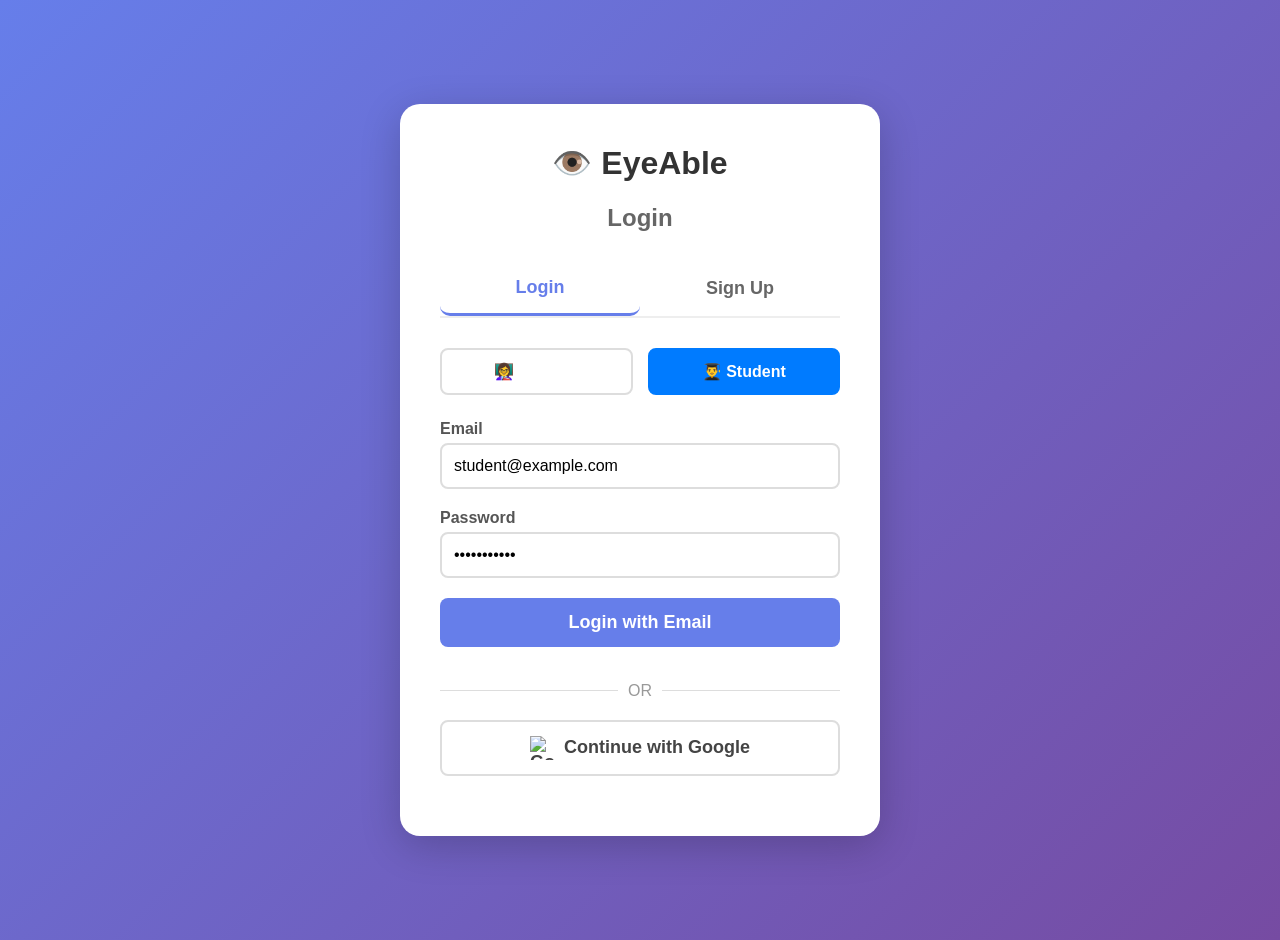
==== login.html @ 46be8ec8 "commit1" ====
<!DOCTYPE html>
<html>
<head>
  <title>EyeAble - Authentication</title>
  <link rel="stylesheet" href="style.css">
  <style>
    body {
      font-family: Arial, sans-serif;
      display: flex;
      justify-content: center;
      align-items: center;
      min-height: 100vh;
      margin: 0;
      background: linear-gradient(135deg, #667eea 0%, #764ba2 100%);
      padding: 20px;
    }
    
    .auth-container {
      background: white;
      padding: 40px;
      border-radius: 20px;
      box-shadow: 0 10px 40px rgba(0,0,0,0.2);
      width: 400px;
      max-width: 100%;
      text-align: center;
    }
    
    .auth-container h1 {
      margin-top: 0;
      color: #333;
      font-size: 32px;
    }
    
    .auth-container h2 {
      color: #666;
      font-size: 24px;
      margin-bottom: 30px;
    }
    
    .tab-container {
      display: flex;
      margin-bottom: 30px;
      border-bottom: 2px solid #eee;
    }
    
    .tab {
      flex: 1;
      padding: 15px;
      font-size: 18px;
      font-weight: bold;
      background: none;
      border: none;
      cursor: pointer;
      color: #666;
      transition: all 0.3s;
    }
    
    .tab.active {
      color: #667eea;
      border-bottom: 3px solid #667eea;
    }
    
    .tab.teacher-tab.active {
      color: #28a745;
      border-bottom-color: #28a745;
    }
    
    .tab.student-tab.active {
      color: #007bff;
      border-bottom-color: #007bff;
    }
    
    .auth-form {
      display: none;
    }
    
    .auth-form.active {
      display: block;
    }
    
    .input-group {
      margin-bottom: 20px;
      text-align: left;
    }
    
    .input-group label {
      display: block;
      margin-bottom: 5px;
      color: #555;
      font-weight: bold;
    }
    
    .input-group input {
      width: 100%;
      padding: 12px;
      border: 2px solid #ddd;
      border-radius: 8px;
      font-size: 16px;
      box-sizing: border-box;
      transition: border-color 0.3s;
    }
    
    .input-group input:focus {
      outline: none;
      border-color: #667eea;
    }
    
    .auth-btn {
      width: 100%;
      padding: 14px;
      background: #667eea;
      color: white;
      border: none;
      border-radius: 8px;
      font-size: 18px;
      font-weight: bold;
      cursor: pointer;
      transition: background 0.3s;
      margin-bottom: 15px;
    }
    
    .auth-btn:hover {
      background: #5a67d8;
    }
    
    .google-btn {
      width: 100%;
      padding: 14px;
      background: white;
      color: #444;
      border: 2px solid #ddd;
      border-radius: 8px;
      font-size: 18px;
      font-weight: bold;
      cursor: pointer;
      transition: all 0.3s;
      display: flex;
      align-items: center;
      justify-content: center;
      gap: 10px;
      margin-bottom: 20px;
    }
    
    .google-btn:hover {
      background: #f8f9fa;
      border-color: #4285f4;
    }
    
    .google-btn img {
      width: 24px;
      height: 24px;
    }
    
    .role-selector {
      display: flex;
      gap: 15px;
      margin-bottom: 25px;
    }
    
    .role-btn {
      flex: 1;
      padding: 12px;
      border: 2px solid #ddd;
      background: white;
      border-radius: 8px;
      font-size: 16px;
      font-weight: bold;
      cursor: pointer;
      transition: all 0.3s;
    }
    
    .role-btn.teacher.active {
      background: #28a745;
      color: white;
      border-color: #28a745;
    }
    
    .role-btn.student.active {
      background: #007bff;
      color: white;
      border-color: #007bff;
    }
    
    .error-message {
      color: #dc3545;
      margin: 15px 0;
      font-size: 14px;
      display: none;
      padding: 10px;
      background: #f8d7da;
      border-radius: 5px;
    }
    
    .success-message {
      color: #28a745;
      margin: 15px 0;
      font-size: 14px;
      display: none;
      padding: 10px;
      background: #d4edda;
      border-radius: 5px;
    }
    
    .switch-form {
      margin-top: 20px;
      color: #666;
    }
    
    .switch-form a {
      color: #667eea;
      text-decoration: none;
      font-weight: bold;
      cursor: pointer;
    }
    
    .switch-form a:hover {
      text-decoration: underline;
    }
    
    .divider {
      display: flex;
      align-items: center;
      text-align: center;
      color: #999;
      margin: 20px 0;
    }
    
    .divider::before,
    .divider::after {
      content: '';
      flex: 1;
      border-bottom: 1px solid #ddd;
    }
    
    .divider span {
      padding: 0 10px;
    }
  </style>
</head>
<body>
  <div class="auth-container">
    <h1>👁️ EyeAble</h1>
    <h2 id="formTitle">Login</h2>
    
    <div class="tab-container">
      <button class="tab login-tab active" onclick="switchTab('login')">Login</button>
      <button class="tab signup-tab" onclick="switchTab('signup')">Sign Up</button>
    </div>
    
    <!-- Login Form -->
    <div id="loginForm" class="auth-form active">
      <div class="role-selector">
        <button class="role-btn teacher" onclick="setRole('teacher', 'login')">👩‍🏫 Teacher</button>
        <button class="role-btn student active" onclick="setRole('student', 'login')">👨‍🎓 Student</button>
      </div>
      
      <div class="input-group">
        <label>Email</label>
        <input type="email" id="loginEmail" placeholder="Enter your email" value="student@example.com">
      </div>
      
      <div class="input-group">
        <label>Password</label>
        <input type="password" id="loginPassword" placeholder="Enter your password" value="password123">
      </div>
      
      <button class="auth-btn" onclick="loginWithEmail()">Login with Email</button>
      
      <div class="divider">
        <span>OR</span>
      </div>
      
      <button class="google-btn" onclick="loginWithGoogle()">
        <img src="https://www.google.com/favicon.ico" alt="Google">
        Continue with Google
      </button>
      
      <div class="error-message" id="loginError"></div>
    </div>
    
    <!-- Signup Form -->
    <div id="signupForm" class="auth-form">
      <div class="role-selector">
        <button class="role-btn teacher" onclick="setRole('teacher', 'signup')">👩‍🏫 Teacher</button>
        <button class="role-btn student active" onclick="setRole('student', 'signup')">👨‍🎓 Student</button>
      </div>
      
      <div class="input-group">
        <label>Full Name</label>
        <input type="text" id="signupName" placeholder="Enter your full name">
      </div>
      
      <div class="input-group">
        <label>Email</label>
        <input type="email" id="signupEmail" placeholder="Enter your email">
      </div>
      
      <div class="input-group">
        <label>Password</label>
        <input type="password" id="signupPassword" placeholder="Choose a password (min. 6 characters)">
      </div>
      
      <div class="input-group">
        <label>Confirm Password</label>
        <input type="password" id="signupConfirmPassword" placeholder="Confirm your password">
      </div>
      
      <button class="auth-btn" onclick="signupWithEmail()">Create Account</button>
      
      <div class="divider">
        <span>OR</span>
      </div>
      
      <button class="google-btn" onclick="loginWithGoogle()">
        <img src="https://www.google.com/favicon.ico" alt="Google">
        Sign up with Google
      </button>
      
      <div class="success-message" id="signupSuccess"></div>
      <div class="error-message" id="signupError"></div>
    </div>
  </div>

  <script src="https://www.gstatic.com/firebasejs/8.10.0/firebase-app.js"></script>
  <script src="https://www.gstatic.com/firebasejs/8.10.0/firebase-auth.js"></script>
  <script src="https://www.gstatic.com/firebasejs/8.10.0/firebase-database.js"></script>

  <script>
    // Firebase Configuration
    const firebaseConfig = {
      apiKey: "AIzaSyAvOGMmLgbeZwpVpOAWeH5ilU077uOmz2s",
      authDomain: "eyeable-2026.firebaseapp.com",
      databaseURL: "https://eyeable-2026-default-rtdb.firebaseio.com",
      projectId: "eyeable-2026",
      storageBucket: "eyeable-2026.firebasestorage.app",
      messagingSenderId: "29944050006",
      appId: "1:29944050006:web:33515697c3aac35432e6f7",
      measurementId: "G-YMPV5EPEDV"
    };

    // Initialize Firebase
    firebase.initializeApp(firebaseConfig);
    const auth = firebase.auth();
    const database = firebase.database();

    // State variables
    let selectedRole = 'student';
    let currentForm = 'login';

    // Sign out any existing user on page load to force account selection
    auth.signOut();

    // Tab switching
    function switchTab(tab) {
      currentForm = tab;
      
      // Update tab styles
      document.querySelectorAll('.tab').forEach(t => t.classList.remove('active'));
      if (tab === 'login') {
        document.querySelector('.login-tab').classList.add('active');
        document.getElementById('loginForm').classList.add('active');
        document.getElementById('signupForm').classList.remove('active');
        document.getElementById('formTitle').textContent = 'Login';
      } else {
        document.querySelector('.signup-tab').classList.add('active');
        document.getElementById('signupForm').classList.add('active');
        document.getElementById('loginForm').classList.remove('active');
        document.getElementById('formTitle').textContent = 'Sign Up';
      }
      
      // Reset role to student for both forms
      setRole('student', tab);
    }

    // Role selection
    function setRole(role, form) {
      selectedRole = role;
      
      // Update button styles for the active form
      const formSelector = form === 'login' ? '#loginForm' : '#signupForm';
      document.querySelectorAll(`${formSelector} .role-btn`).forEach(btn => {
        btn.classList.remove('active');
      });
      
      if (role === 'teacher') {
        document.querySelector(`${formSelector} .role-btn.teacher`).classList.add('active');
      } else {
        document.querySelector(`${formSelector} .role-btn.student`).classList.add('active');
      }
    }

    // Email/Password Signup
    async function signupWithEmail() {
      const name = document.getElementById('signupName').value;
      const email = document.getElementById('signupEmail').value;
      const password = document.getElementById('signupPassword').value;
      const confirmPassword = document.getElementById('signupConfirmPassword').value;
      
      // Clear previous messages
      document.getElementById('signupError').style.display = 'none';
      document.getElementById('signupSuccess').style.display = 'none';
      
      // Validation
      if (!name || !email || !password || !confirmPassword) {
        showError('signupError', 'Please fill in all fields');
        return;
      }
      
      if (password.length < 6) {
        showError('signupError', 'Password must be at least 6 characters');
        return;
      }
      
      if (password !== confirmPassword) {
        showError('signupError', 'Passwords do not match');
        return;
      }
      
      try {
        // Create user with email and password
        const userCredential = await auth.createUserWithEmailAndPassword(email, password);
        const user = userCredential.user;
        
        // Update profile with display name
        await user.updateProfile({
          displayName: name
        });
        
        // Save user data to database
        await database.ref('users/' + user.uid).set({
          name: name,
          email: email,
          role: selectedRole,
          createdAt: new Date().toISOString()
        });
        
        // Show success message
        showSuccess('signupSuccess', 'Account created successfully! Redirecting...');
        
        // Redirect after short delay
        setTimeout(() => {
          redirectToDashboard(selectedRole);
        }, 1500);
        
      } catch (error) {
        console.error('Signup error:', error);
        let errorMessage = 'Signup failed. ';
        switch (error.code) {
          case 'auth/email-already-in-use':
            errorMessage += 'Email is already registered.';
            break;
          case 'auth/invalid-email':
            errorMessage += 'Invalid email address.';
            break;
          case 'auth/weak-password':
            errorMessage += 'Password is too weak.';
            break;
          default:
            errorMessage += error.message;
        }
        showError('signupError', errorMessage);
      }
    }

    // Email/Password Login
    async function loginWithEmail() {
      const email = document.getElementById('loginEmail').value;
      const password = document.getElementById('loginPassword').value;
      
      document.getElementById('loginError').style.display = 'none';
      
      if (!email || !password) {
        showError('loginError', 'Please enter email and password');
        return;
      }
      
      try {
        const userCredential = await auth.signInWithEmailAndPassword(email, password);
        const user = userCredential.user;
        
        // Get user role from database
        const snapshot = await database.ref('users/' + user.uid).once('value');
        const userData = snapshot.val();
        
        if (userData && userData.role) {
          redirectToDashboard(userData.role);
        } else {
          // If no role found, assign the selected role
          await database.ref('users/' + user.uid).update({
            role: selectedRole
          });
          redirectToDashboard(selectedRole);
        }
        
      } catch (error) {
        console.error('Login error:', error);
        let errorMessage = 'Login failed. ';
        switch (error.code) {
          case 'auth/user-not-found':
            errorMessage += 'User not found.';
            break;
          case 'auth/wrong-password':
            errorMessage += 'Incorrect password.';
            break;
          case 'auth/invalid-email':
            errorMessage += 'Invalid email address.';
            break;
          case 'auth/user-disabled':
            errorMessage += 'This account has been disabled.';
            break;
          default:
            errorMessage += error.message;
        }
        showError('loginError', errorMessage);
      }
    }

    // Google Sign-In - FIXED VERSION
    async function loginWithGoogle() {
      const provider = new firebase.auth.GoogleAuthProvider();
      
      // Force account selection every time
      provider.setCustomParameters({
        prompt: 'select_account',
        authuser: '-1'
      });
      
      try {
        const result = await auth.signInWithPopup(provider);
        const user = result.user;
        
        // Check if user exists in database
        const snapshot = await database.ref('users/' + user.uid).once('value');
        
        if (!snapshot.exists()) {
          // New user - save to database with selected role
          await database.ref('users/' + user.uid).set({
            name: user.displayName,
            email: user.email,
            role: selectedRole,
            createdAt: new Date().toISOString()
          });
          redirectToDashboard(selectedRole);
        } else {
          // Existing user - get role from database
          const userData = snapshot.val();
          redirectToDashboard(userData.role);
        }
        
      } catch (error) {
        console.error('Google login error:', error);
        const errorElement = currentForm === 'login' ? 'loginError' : 'signupError';
        showError(errorElement, 'Google sign-in failed: ' + error.message);
      }
    }

    function redirectToDashboard(role) {
      // Store minimal info in localStorage for UI
      localStorage.setItem('isLoggedIn', 'true');
      localStorage.setItem('username', auth.currentUser.displayName || auth.currentUser.email);
      localStorage.setItem('role', role);
      
      // Redirect based on role
      if (role === 'teacher') {
        window.location.href = 'teacher.html';
      } else {
        window.location.href = 'index.html';
      }
    }

    // Helper functions
    function showError(elementId, message) {
      const element = document.getElementById(elementId);
      element.textContent = message;
      element.style.display = 'block';
    }

    function showSuccess(elementId, message) {
      const element = document.getElementById(elementId);
      element.textContent = message;
      element.style.display = 'block';
    }

    // Initialize with student role
    setRole('student', 'login');
  </script>
</body>
</html>
---- style.css ----
body {
  font-family: Arial, sans-serif;
  text-align: center;
  background: #eef6fb;
  margin: 0;
  padding: 20px;
}

h1 {
  margin-top: 20px;
}

#keyboard {
  display: grid;
  grid-template-columns: repeat(7, 1fr);
  gap: 12px;
  justify-content: center;
  margin: 30px auto;
  width: 90%;
  max-width: 1000px;
}

.key {
  padding: 20px;
  font-size: 22px;
  font-weight: bold;
  border-radius: 12px;
  border: 2px solid #444;
  background: #ffffff;
  color: #000000;
  cursor: pointer;
  box-shadow: 0 3px 6px rgba(0,0,0,0.2);
  transition: 0.2s ease;
}

.key.active {
  background-color: #90ee90 !important;
}

.key:hover {
  background-color: #e0e0e0;
}

textarea {
  width: 70%;
  font-size: 20px;
  padding: 12px;
  margin-top: 15px;
  border-radius: 10px;
  border: 2px solid #ccc;
  resize: none;
}

button {
  padding: 12px 20px;
  font-size: 16px;
  border-radius: 10px;
  border: none;
  background-color: green;
  color: white;
  cursor: pointer;
  transition: background-color 0.3s;
}

button:hover {
  background-color: darkgreen;
}

/* WebGazer container styles */
#webgazerVideoContainer {
  position: fixed !important;
  top: 20px !important;
  left: 20px !important;
  width: 220px !important;
  height: 165px !important;
  z-index: 9999 !important;
  overflow: hidden !important;
  border: 2px solid #444 !important;
  border-radius: 10px !important;
  background-color: #000 !important;
  box-shadow: 0 4px 8px rgba(0,0,0,0.2) !important;
}

#webgazerVideoContainer video {
  width: 100% !important;
  height: 100% !important;
  object-fit: cover !important;
  position: absolute !important;
  top: 50% !important;
  left: 50% !important;
  transform: translate(-50%, -50%) scaleX(1) !important;
}

#webgazerVideoContainer canvas {
  width: 100% !important;
  height: 100% !important;
  position: absolute !important;
  top: 50% !important;
  left: 50% !important;
  transform: translate(-50%, -50%) scaleX(1) !important;
  object-fit: cover !important;
  pointer-events: none !important;
}

#webgazerFaceOverlay,
#webgazerFaceFeedbackBox,
#webgazerPredictionPointsCanvas {
  width: 100% !important;
  height: 100% !important;
  position: absolute !important;
  top: 50% !important;
  left: 50% !important;
  transform: translate(-50%, -50%) scaleX(1) !important;
}

/* Loading indicator */
.loading {
  position: fixed;
  top: 50%;
  left: 50%;
  transform: translate(-50%, -50%);
  background: white;
  padding: 20px 40px;
  border-radius: 10px;
  box-shadow: 0 2px 20px rgba(0,0,0,0.2);
  z-index: 10000;
  font-size: 18px;
  border: 2px solid #007bff;
}

/* User info and logout */
.user-info {
  position: absolute;
  top: 20px;
  left: 20px;
  font-weight: bold;
  color: #333;
  background: white;
  padding: 8px 15px;
  border-radius: 20px;
  box-shadow: 0 2px 5px rgba(0,0,0,0.1);
}

.logout-btn {
  position: absolute;
  top: 20px;
  right: 20px;
  background-color: #dc3545;
  padding: 10px 20px;
  z-index: 1000;
}

.logout-btn:hover {
  background-color: #c82333;
}
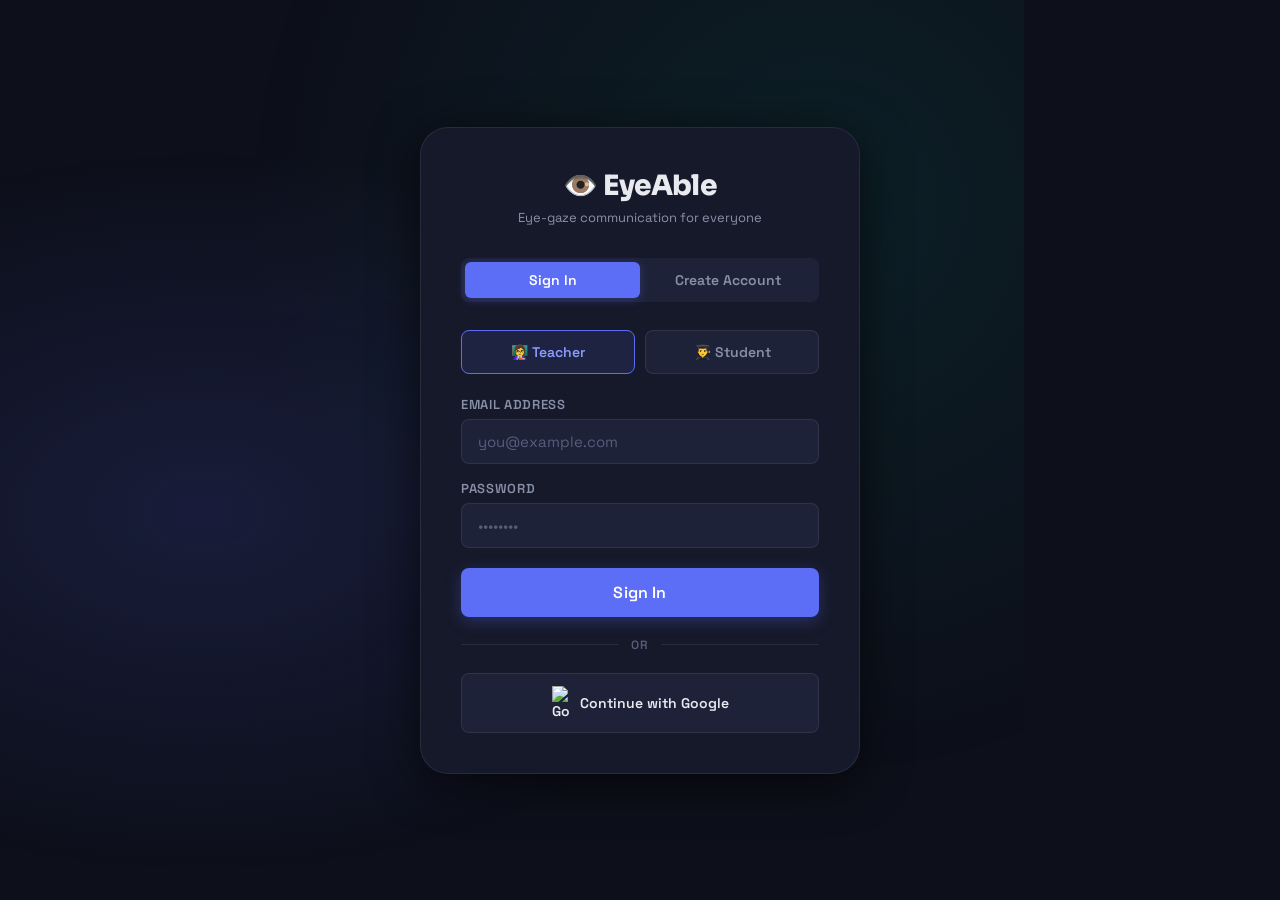
==== commit ce9d1536: "commit2" ====
--- a/login.html
+++ b/login.html
@@ -1,332 +1,108 @@
 <!DOCTYPE html>
-<html>
+<html lang="en">
 <head>
-  <title>EyeAble - Authentication</title>
+  <meta charset="UTF-8">
+  <meta name="viewport" content="width=device-width, initial-scale=1.0">
+  <title>EyeAble — Sign In</title>
   <link rel="stylesheet" href="style.css">
-  <style>
-    body {
-      font-family: Arial, sans-serif;
-      display: flex;
-      justify-content: center;
-      align-items: center;
-      min-height: 100vh;
-      margin: 0;
-      background: linear-gradient(135deg, #667eea 0%, #764ba2 100%);
-      padding: 20px;
-    }
-    
-    .auth-container {
-      background: white;
-      padding: 40px;
-      border-radius: 20px;
-      box-shadow: 0 10px 40px rgba(0,0,0,0.2);
-      width: 400px;
-      max-width: 100%;
-      text-align: center;
-    }
-    
-    .auth-container h1 {
-      margin-top: 0;
-      color: #333;
-      font-size: 32px;
-    }
-    
-    .auth-container h2 {
-      color: #666;
-      font-size: 24px;
-      margin-bottom: 30px;
-    }
-    
-    .tab-container {
-      display: flex;
-      margin-bottom: 30px;
-      border-bottom: 2px solid #eee;
-    }
-    
-    .tab {
-      flex: 1;
-      padding: 15px;
-      font-size: 18px;
-      font-weight: bold;
-      background: none;
-      border: none;
-      cursor: pointer;
-      color: #666;
-      transition: all 0.3s;
-    }
-    
-    .tab.active {
-      color: #667eea;
-      border-bottom: 3px solid #667eea;
-    }
-    
-    .tab.teacher-tab.active {
-      color: #28a745;
-      border-bottom-color: #28a745;
-    }
-    
-    .tab.student-tab.active {
-      color: #007bff;
-      border-bottom-color: #007bff;
-    }
-    
-    .auth-form {
-      display: none;
-    }
-    
-    .auth-form.active {
-      display: block;
-    }
-    
-    .input-group {
-      margin-bottom: 20px;
-      text-align: left;
-    }
-    
-    .input-group label {
-      display: block;
-      margin-bottom: 5px;
-      color: #555;
-      font-weight: bold;
-    }
-    
-    .input-group input {
-      width: 100%;
-      padding: 12px;
-      border: 2px solid #ddd;
-      border-radius: 8px;
-      font-size: 16px;
-      box-sizing: border-box;
-      transition: border-color 0.3s;
-    }
-    
-    .input-group input:focus {
-      outline: none;
-      border-color: #667eea;
-    }
-    
-    .auth-btn {
-      width: 100%;
-      padding: 14px;
-      background: #667eea;
-      color: white;
-      border: none;
-      border-radius: 8px;
-      font-size: 18px;
-      font-weight: bold;
-      cursor: pointer;
-      transition: background 0.3s;
-      margin-bottom: 15px;
-    }
-    
-    .auth-btn:hover {
-      background: #5a67d8;
-    }
-    
-    .google-btn {
-      width: 100%;
-      padding: 14px;
-      background: white;
-      color: #444;
-      border: 2px solid #ddd;
-      border-radius: 8px;
-      font-size: 18px;
-      font-weight: bold;
-      cursor: pointer;
-      transition: all 0.3s;
-      display: flex;
-      align-items: center;
-      justify-content: center;
-      gap: 10px;
-      margin-bottom: 20px;
-    }
-    
-    .google-btn:hover {
-      background: #f8f9fa;
-      border-color: #4285f4;
-    }
-    
-    .google-btn img {
-      width: 24px;
-      height: 24px;
-    }
-    
-    .role-selector {
-      display: flex;
-      gap: 15px;
-      margin-bottom: 25px;
-    }
-    
-    .role-btn {
-      flex: 1;
-      padding: 12px;
-      border: 2px solid #ddd;
-      background: white;
-      border-radius: 8px;
-      font-size: 16px;
-      font-weight: bold;
-      cursor: pointer;
-      transition: all 0.3s;
-    }
-    
-    .role-btn.teacher.active {
-      background: #28a745;
-      color: white;
-      border-color: #28a745;
-    }
-    
-    .role-btn.student.active {
-      background: #007bff;
-      color: white;
-      border-color: #007bff;
-    }
-    
-    .error-message {
-      color: #dc3545;
-      margin: 15px 0;
-      font-size: 14px;
-      display: none;
-      padding: 10px;
-      background: #f8d7da;
-      border-radius: 5px;
-    }
-    
-    .success-message {
-      color: #28a745;
-      margin: 15px 0;
-      font-size: 14px;
-      display: none;
-      padding: 10px;
-      background: #d4edda;
-      border-radius: 5px;
-    }
-    
-    .switch-form {
-      margin-top: 20px;
-      color: #666;
-    }
-    
-    .switch-form a {
-      color: #667eea;
-      text-decoration: none;
-      font-weight: bold;
-      cursor: pointer;
-    }
-    
-    .switch-form a:hover {
-      text-decoration: underline;
-    }
-    
-    .divider {
-      display: flex;
-      align-items: center;
-      text-align: center;
-      color: #999;
-      margin: 20px 0;
-    }
-    
-    .divider::before,
-    .divider::after {
-      content: '';
-      flex: 1;
-      border-bottom: 1px solid #ddd;
-    }
-    
-    .divider span {
-      padding: 0 10px;
-    }
-  </style>
 </head>
-<body>
-  <div class="auth-container">
-    <h1>👁️ EyeAble</h1>
-    <h2 id="formTitle">Login</h2>
-    
-    <div class="tab-container">
-      <button class="tab login-tab active" onclick="switchTab('login')">Login</button>
-      <button class="tab signup-tab" onclick="switchTab('signup')">Sign Up</button>
-    </div>
-    
-    <!-- Login Form -->
-    <div id="loginForm" class="auth-form active">
-      <div class="role-selector">
-        <button class="role-btn teacher" onclick="setRole('teacher', 'login')">👩‍🏫 Teacher</button>
-        <button class="role-btn student active" onclick="setRole('student', 'login')">👨‍🎓 Student</button>
-      </div>
-      
-      <div class="input-group">
-        <label>Email</label>
-        <input type="email" id="loginEmail" placeholder="Enter your email" value="student@example.com">
-      </div>
-      
-      <div class="input-group">
+<body class="login-page">
+
+  <div class="auth-card">
+    <div class="auth-logo">
+      <h1>👁️ EyeAble</h1>
+      <p>Eye-gaze communication for everyone</p>
+    </div>
+
+    <div class="tab-row">
+      <button class="auth-tab active" id="loginTab" onclick="switchTab('login')">Sign In</button>
+      <button class="auth-tab" id="signupTab" onclick="switchTab('signup')">Create Account</button>
+    </div>
+
+    <!-- LOGIN FORM -->
+    <div id="loginForm">
+      <div class="role-row" id="loginRoleRow">
+        <div class="role-chip active" id="loginTeacherChip" onclick="setRole('teacher','login')">
+          👩‍🏫 Teacher
+        </div>
+        <div class="role-chip" id="loginStudentChip" onclick="setRole('student','login')">
+          👨‍🎓 Student
+        </div>
+      </div>
+
+      <div class="form-group">
+        <label>Email Address</label>
+        <input type="email" id="loginEmail" placeholder="you@example.com">
+      </div>
+      <div class="form-group">
         <label>Password</label>
-        <input type="password" id="loginPassword" placeholder="Enter your password" value="password123">
-      </div>
-      
-      <button class="auth-btn" onclick="loginWithEmail()">Login with Email</button>
-      
-      <div class="divider">
-        <span>OR</span>
-      </div>
-      
+        <input type="password" id="loginPassword" placeholder="••••••••">
+      </div>
+
+      <button class="btn btn-primary btn-lg" style="width:100%;justify-content:center;margin-top:4px;" onclick="loginWithEmail()">
+        Sign In
+      </button>
+
+      <div class="divider-line">or</div>
+
       <button class="google-btn" onclick="loginWithGoogle()">
-        <img src="https://www.google.com/favicon.ico" alt="Google">
+        <img src="https://www.gstatic.com/firebasejs/ui/2.0.0/images/auth/google.svg" width="18" alt="Google">
         Continue with Google
       </button>
-      
-      <div class="error-message" id="loginError"></div>
-    </div>
-    
-    <!-- Signup Form -->
-    <div id="signupForm" class="auth-form">
-      <div class="role-selector">
-        <button class="role-btn teacher" onclick="setRole('teacher', 'signup')">👩‍🏫 Teacher</button>
-        <button class="role-btn student active" onclick="setRole('student', 'signup')">👨‍🎓 Student</button>
-      </div>
-      
-      <div class="input-group">
+
+      <div class="error-msg" id="loginError"></div>
+    </div>
+
+    <!-- SIGNUP FORM -->
+    <div id="signupForm" style="display:none;">
+      <div class="role-row" id="signupRoleRow">
+        <div class="role-chip" id="signupTeacherChip" onclick="setRole('teacher','signup')">
+          👩‍🏫 Teacher
+        </div>
+        <div class="role-chip active" id="signupStudentChip" onclick="setRole('student','signup')">
+          👨‍🎓 Student
+        </div>
+      </div>
+
+      <div class="form-group">
         <label>Full Name</label>
-        <input type="text" id="signupName" placeholder="Enter your full name">
-      </div>
-      
-      <div class="input-group">
-        <label>Email</label>
-        <input type="email" id="signupEmail" placeholder="Enter your email">
-      </div>
-      
-      <div class="input-group">
+        <input type="text" id="signupName" placeholder="Your full name">
+      </div>
+      <div class="form-group">
+        <label>Email Address</label>
+        <input type="email" id="signupEmail" placeholder="you@example.com">
+      </div>
+      <div class="form-group">
         <label>Password</label>
-        <input type="password" id="signupPassword" placeholder="Choose a password (min. 6 characters)">
-      </div>
-      
-      <div class="input-group">
+        <input type="password" id="signupPassword" placeholder="Min. 6 characters">
+      </div>
+      <div class="form-group">
         <label>Confirm Password</label>
-        <input type="password" id="signupConfirmPassword" placeholder="Confirm your password">
-      </div>
-      
-      <button class="auth-btn" onclick="signupWithEmail()">Create Account</button>
-      
-      <div class="divider">
-        <span>OR</span>
-      </div>
-      
+        <input type="password" id="signupConfirmPassword" placeholder="Repeat password">
+      </div>
+
+      <button class="btn btn-primary btn-lg" style="width:100%;justify-content:center;margin-top:4px;" onclick="signupWithEmail()">
+        Create Account
+      </button>
+
+      <div class="divider-line">or</div>
+
       <button class="google-btn" onclick="loginWithGoogle()">
-        <img src="https://www.google.com/favicon.ico" alt="Google">
+        <img src="https://www.gstatic.com/firebasejs/ui/2.0.0/images/auth/google.svg" width="18" alt="Google">
         Sign up with Google
       </button>
-      
-      <div class="success-message" id="signupSuccess"></div>
-      <div class="error-message" id="signupError"></div>
+
+      <div class="error-msg" id="signupError"></div>
+      <div class="success-msg" id="signupSuccess"></div>
     </div>
   </div>
+
+  <div class="toast-container" id="toastContainer"></div>
 
   <script src="https://www.gstatic.com/firebasejs/8.10.0/firebase-app.js"></script>
   <script src="https://www.gstatic.com/firebasejs/8.10.0/firebase-auth.js"></script>
   <script src="https://www.gstatic.com/firebasejs/8.10.0/firebase-database.js"></script>
-
   <script>
-    // Firebase Configuration
     const firebaseConfig = {
       apiKey: "AIzaSyAvOGMmLgbeZwpVpOAWeH5ilU077uOmz2s",
       authDomain: "eyeable-2026.firebaseapp.com",
@@ -334,255 +110,109 @@
       projectId: "eyeable-2026",
       storageBucket: "eyeable-2026.firebasestorage.app",
       messagingSenderId: "29944050006",
-      appId: "1:29944050006:web:33515697c3aac35432e6f7",
-      measurementId: "G-YMPV5EPEDV"
+      appId: "1:29944050006:web:33515697c3aac35432e6f7"
     };
 
-    // Initialize Firebase
     firebase.initializeApp(firebaseConfig);
     const auth = firebase.auth();
-    const database = firebase.database();
-
-    // State variables
-    let selectedRole = 'student';
-    let currentForm = 'login';
-
-    // Sign out any existing user on page load to force account selection
+    const db = firebase.database();
+
+    let selectedRole = { login: 'teacher', signup: 'student' };
+
     auth.signOut();
 
-    // Tab switching
     function switchTab(tab) {
-      currentForm = tab;
-      
-      // Update tab styles
-      document.querySelectorAll('.tab').forEach(t => t.classList.remove('active'));
-      if (tab === 'login') {
-        document.querySelector('.login-tab').classList.add('active');
-        document.getElementById('loginForm').classList.add('active');
-        document.getElementById('signupForm').classList.remove('active');
-        document.getElementById('formTitle').textContent = 'Login';
-      } else {
-        document.querySelector('.signup-tab').classList.add('active');
-        document.getElementById('signupForm').classList.add('active');
-        document.getElementById('loginForm').classList.remove('active');
-        document.getElementById('formTitle').textContent = 'Sign Up';
+      document.getElementById('loginTab').classList.toggle('active', tab === 'login');
+      document.getElementById('signupTab').classList.toggle('active', tab === 'signup');
+      document.getElementById('loginForm').style.display = tab === 'login' ? 'block' : 'none';
+      document.getElementById('signupForm').style.display = tab === 'signup' ? 'block' : 'none';
+    }
+
+    function setRole(role, form) {
+      selectedRole[form] = role;
+      const pfx = form === 'login' ? 'login' : 'signup';
+      document.getElementById(pfx + 'TeacherChip').classList.toggle('active', role === 'teacher');
+      document.getElementById(pfx + 'StudentChip').classList.toggle('active', role === 'student');
+    }
+
+    function showError(id, msg) {
+      const el = document.getElementById(id);
+      el.textContent = msg;
+      el.style.display = 'block';
+    }
+    function hideMsg(id) { document.getElementById(id).style.display = 'none'; }
+
+    function toast(msg, type='info') {
+      const c = document.getElementById('toastContainer');
+      const t = document.createElement('div');
+      t.className = `toast ${type}`;
+      t.innerHTML = (type==='success'?'✓':type==='error'?'✗':'ℹ') + ' ' + msg;
+      c.appendChild(t);
+      setTimeout(() => t.remove(), 3200);
+    }
+
+    async function loginWithEmail() {
+      const email = document.getElementById('loginEmail').value.trim();
+      const password = document.getElementById('loginPassword').value;
+      hideMsg('loginError');
+      if (!email || !password) { showError('loginError', 'Please fill in all fields'); return; }
+      try {
+        const cred = await auth.signInWithEmailAndPassword(email, password);
+        const snap = await db.ref('users/' + cred.user.uid).once('value');
+        const data = snap.val();
+        if (data?.role) redirect(data.role);
+        else { await db.ref('users/' + cred.user.uid).update({ role: selectedRole.login }); redirect(selectedRole.login); }
+      } catch(e) {
+        const msgs = { 'auth/user-not-found':'No account found with this email.','auth/wrong-password':'Incorrect password.','auth/invalid-email':'Invalid email address.','auth/invalid-credential':'Invalid email or password.' };
+        showError('loginError', msgs[e.code] || e.message);
       }
-      
-      // Reset role to student for both forms
-      setRole('student', tab);
-    }
-
-    // Role selection
-    function setRole(role, form) {
-      selectedRole = role;
-      
-      // Update button styles for the active form
-      const formSelector = form === 'login' ? '#loginForm' : '#signupForm';
-      document.querySelectorAll(`${formSelector} .role-btn`).forEach(btn => {
-        btn.classList.remove('active');
-      });
-      
-      if (role === 'teacher') {
-        document.querySelector(`${formSelector} .role-btn.teacher`).classList.add('active');
-      } else {
-        document.querySelector(`${formSelector} .role-btn.student`).classList.add('active');
+    }
+
+    async function signupWithEmail() {
+      const name = document.getElementById('signupName').value.trim();
+      const email = document.getElementById('signupEmail').value.trim();
+      const pw = document.getElementById('signupPassword').value;
+      const pw2 = document.getElementById('signupConfirmPassword').value;
+      hideMsg('signupError'); hideMsg('signupSuccess');
+      if (!name || !email || !pw || !pw2) { showError('signupError','Please fill in all fields'); return; }
+      if (pw.length < 6) { showError('signupError','Password must be at least 6 characters'); return; }
+      if (pw !== pw2) { showError('signupError','Passwords do not match'); return; }
+      try {
+        const cred = await auth.createUserWithEmailAndPassword(email, pw);
+        await cred.user.updateProfile({ displayName: name });
+        await db.ref('users/' + cred.user.uid).set({ name, email, role: selectedRole.signup, createdAt: new Date().toISOString() });
+        const el = document.getElementById('signupSuccess');
+        el.textContent = 'Account created! Redirecting…';
+        el.style.display = 'block';
+        setTimeout(() => redirect(selectedRole.signup), 1400);
+      } catch(e) {
+        const msgs = { 'auth/email-already-in-use':'Email already registered.','auth/weak-password':'Password too weak.','auth/invalid-email':'Invalid email.' };
+        showError('signupError', msgs[e.code] || e.message);
       }
     }
 
-    // Email/Password Signup
-    async function signupWithEmail() {
-      const name = document.getElementById('signupName').value;
-      const email = document.getElementById('signupEmail').value;
-      const password = document.getElementById('signupPassword').value;
-      const confirmPassword = document.getElementById('signupConfirmPassword').value;
-      
-      // Clear previous messages
-      document.getElementById('signupError').style.display = 'none';
-      document.getElementById('signupSuccess').style.display = 'none';
-      
-      // Validation
-      if (!name || !email || !password || !confirmPassword) {
-        showError('signupError', 'Please fill in all fields');
-        return;
-      }
-      
-      if (password.length < 6) {
-        showError('signupError', 'Password must be at least 6 characters');
-        return;
-      }
-      
-      if (password !== confirmPassword) {
-        showError('signupError', 'Passwords do not match');
-        return;
-      }
-      
-      try {
-        // Create user with email and password
-        const userCredential = await auth.createUserWithEmailAndPassword(email, password);
-        const user = userCredential.user;
-        
-        // Update profile with display name
-        await user.updateProfile({
-          displayName: name
-        });
-        
-        // Save user data to database
-        await database.ref('users/' + user.uid).set({
-          name: name,
-          email: email,
-          role: selectedRole,
-          createdAt: new Date().toISOString()
-        });
-        
-        // Show success message
-        showSuccess('signupSuccess', 'Account created successfully! Redirecting...');
-        
-        // Redirect after short delay
-        setTimeout(() => {
-          redirectToDashboard(selectedRole);
-        }, 1500);
-        
-      } catch (error) {
-        console.error('Signup error:', error);
-        let errorMessage = 'Signup failed. ';
-        switch (error.code) {
-          case 'auth/email-already-in-use':
-            errorMessage += 'Email is already registered.';
-            break;
-          case 'auth/invalid-email':
-            errorMessage += 'Invalid email address.';
-            break;
-          case 'auth/weak-password':
-            errorMessage += 'Password is too weak.';
-            break;
-          default:
-            errorMessage += error.message;
-        }
-        showError('signupError', errorMessage);
-      }
-    }
-
-    // Email/Password Login
-    async function loginWithEmail() {
-      const email = document.getElementById('loginEmail').value;
-      const password = document.getElementById('loginPassword').value;
-      
-      document.getElementById('loginError').style.display = 'none';
-      
-      if (!email || !password) {
-        showError('loginError', 'Please enter email and password');
-        return;
-      }
-      
-      try {
-        const userCredential = await auth.signInWithEmailAndPassword(email, password);
-        const user = userCredential.user;
-        
-        // Get user role from database
-        const snapshot = await database.ref('users/' + user.uid).once('value');
-        const userData = snapshot.val();
-        
-        if (userData && userData.role) {
-          redirectToDashboard(userData.role);
-        } else {
-          // If no role found, assign the selected role
-          await database.ref('users/' + user.uid).update({
-            role: selectedRole
-          });
-          redirectToDashboard(selectedRole);
-        }
-        
-      } catch (error) {
-        console.error('Login error:', error);
-        let errorMessage = 'Login failed. ';
-        switch (error.code) {
-          case 'auth/user-not-found':
-            errorMessage += 'User not found.';
-            break;
-          case 'auth/wrong-password':
-            errorMessage += 'Incorrect password.';
-            break;
-          case 'auth/invalid-email':
-            errorMessage += 'Invalid email address.';
-            break;
-          case 'auth/user-disabled':
-            errorMessage += 'This account has been disabled.';
-            break;
-          default:
-            errorMessage += error.message;
-        }
-        showError('loginError', errorMessage);
-      }
-    }
-
-    // Google Sign-In - FIXED VERSION
     async function loginWithGoogle() {
       const provider = new firebase.auth.GoogleAuthProvider();
-      
-      // Force account selection every time
-      provider.setCustomParameters({
-        prompt: 'select_account',
-        authuser: '-1'
-      });
-      
+      provider.setCustomParameters({ prompt: 'select_account' });
       try {
         const result = await auth.signInWithPopup(provider);
-        const user = result.user;
-        
-        // Check if user exists in database
-        const snapshot = await database.ref('users/' + user.uid).once('value');
-        
-        if (!snapshot.exists()) {
-          // New user - save to database with selected role
-          await database.ref('users/' + user.uid).set({
-            name: user.displayName,
-            email: user.email,
-            role: selectedRole,
-            createdAt: new Date().toISOString()
-          });
-          redirectToDashboard(selectedRole);
+        const snap = await db.ref('users/' + result.user.uid).once('value');
+        if (!snap.exists()) {
+          const form = document.getElementById('signupForm').style.display !== 'none' ? 'signup' : 'login';
+          await db.ref('users/' + result.user.uid).set({ name: result.user.displayName, email: result.user.email, role: selectedRole[form], createdAt: new Date().toISOString() });
+          redirect(selectedRole[form]);
         } else {
-          // Existing user - get role from database
-          const userData = snapshot.val();
-          redirectToDashboard(userData.role);
+          redirect(snap.val().role);
         }
-        
-      } catch (error) {
-        console.error('Google login error:', error);
-        const errorElement = currentForm === 'login' ? 'loginError' : 'signupError';
-        showError(errorElement, 'Google sign-in failed: ' + error.message);
+      } catch(e) {
+        toast('Google sign-in failed: ' + e.message, 'error');
       }
     }
 
-    function redirectToDashboard(role) {
-      // Store minimal info in localStorage for UI
-      localStorage.setItem('isLoggedIn', 'true');
-      localStorage.setItem('username', auth.currentUser.displayName || auth.currentUser.email);
+    function redirect(role) {
       localStorage.setItem('role', role);
-      
-      // Redirect based on role
-      if (role === 'teacher') {
-        window.location.href = 'teacher.html';
-      } else {
-        window.location.href = 'index.html';
-      }
-    }
-
-    // Helper functions
-    function showError(elementId, message) {
-      const element = document.getElementById(elementId);
-      element.textContent = message;
-      element.style.display = 'block';
-    }
-
-    function showSuccess(elementId, message) {
-      const element = document.getElementById(elementId);
-      element.textContent = message;
-      element.style.display = 'block';
-    }
-
-    // Initialize with student role
-    setRole('student', 'login');
+      window.location.href = role === 'teacher' ? 'teacher.html' : 'index.html';
+    }
   </script>
 </body>
 </html>
--- a/style.css
+++ b/style.css
@@ -1,84 +1,652 @@
+@import url('https://fonts.googleapis.com/css2?family=Space+Grotesk:wght@300;400;500;600;700&family=Sora:wght@300;400;500;600;700;800&display=swap');
+
+:root {
+  --primary: #5B6EF5;
+  --primary-dark: #3d52d5;
+  --primary-light: #8b9bff;
+  --accent: #00E5BE;
+  --accent-warm: #FF6B6B;
+  --bg: #0d0f1a;
+  --bg-card: #161929;
+  --bg-card2: #1e2238;
+  --border: rgba(255,255,255,0.08);
+  --border-active: rgba(91,110,245,0.6);
+  --text: #e8eaf0;
+  --text-muted: #8890a8;
+  --text-dim: #555d7a;
+  --success: #00C896;
+  --warning: #FFB020;
+  --danger: #FF4D6D;
+  --gaze-active: #FFD700;
+  --gaze-dwell: #00E5BE;
+  --shadow-sm: 0 2px 8px rgba(0,0,0,0.3);
+  --shadow-md: 0 4px 24px rgba(0,0,0,0.4);
+  --shadow-lg: 0 8px 48px rgba(0,0,0,0.6);
+  --shadow-glow: 0 0 30px rgba(91,110,245,0.3);
+  --radius-sm: 8px;
+  --radius-md: 14px;
+  --radius-lg: 20px;
+  --radius-xl: 28px;
+}
+
+* {
+  margin: 0;
+  padding: 0;
+  box-sizing: border-box;
+}
+
+html { scroll-behavior: smooth; }
+
 body {
-  font-family: Arial, sans-serif;
-  text-align: center;
-  background: #eef6fb;
-  margin: 0;
-  padding: 20px;
-}
-
-h1 {
-  margin-top: 20px;
+  font-family: 'Space Grotesk', sans-serif;
+  background: var(--bg);
+  color: var(--text);
+  min-height: 100vh;
+  overflow-x: hidden;
+}
+
+body::before {
+  content: '';
+  position: fixed;
+  top: -50%;
+  left: -30%;
+  width: 80vw;
+  height: 80vw;
+  background: radial-gradient(ellipse, rgba(91,110,245,0.07) 0%, transparent 60%);
+  pointer-events: none;
+  z-index: 0;
+}
+
+/* ============================
+   SCROLLBAR
+   ============================ */
+::-webkit-scrollbar { width: 6px; }
+::-webkit-scrollbar-track { background: var(--bg); }
+::-webkit-scrollbar-thumb { background: var(--border); border-radius: 3px; }
+::-webkit-scrollbar-thumb:hover { background: var(--primary); }
+
+/* ============================
+   TYPOGRAPHY
+   ============================ */
+h1, h2, h3 {
+  font-family: 'Sora', sans-serif;
+  letter-spacing: -0.02em;
+}
+
+/* ============================
+   BUTTONS
+   ============================ */
+.btn {
+  display: inline-flex;
+  align-items: center;
+  gap: 8px;
+  padding: 10px 22px;
+  border: none;
+  border-radius: var(--radius-sm);
+  font-family: 'Space Grotesk', sans-serif;
+  font-size: 14px;
+  font-weight: 600;
+  cursor: pointer;
+  transition: all 0.2s ease;
+  text-decoration: none;
+  letter-spacing: 0.01em;
+}
+
+.btn-primary {
+  background: var(--primary);
+  color: white;
+  box-shadow: 0 4px 16px rgba(91,110,245,0.3);
+}
+.btn-primary:hover { background: var(--primary-dark); transform: translateY(-1px); box-shadow: 0 6px 24px rgba(91,110,245,0.4); }
+
+.btn-accent {
+  background: var(--accent);
+  color: #0d0f1a;
+  box-shadow: 0 4px 16px rgba(0,229,190,0.25);
+}
+.btn-accent:hover { filter: brightness(1.1); transform: translateY(-1px); }
+
+.btn-danger {
+  background: rgba(255,77,109,0.15);
+  color: var(--danger);
+  border: 1px solid rgba(255,77,109,0.3);
+}
+.btn-danger:hover { background: var(--danger); color: white; }
+
+.btn-ghost {
+  background: rgba(255,255,255,0.05);
+  color: var(--text-muted);
+  border: 1px solid var(--border);
+}
+.btn-ghost:hover { background: rgba(255,255,255,0.1); color: var(--text); }
+
+.btn-sm { padding: 7px 14px; font-size: 13px; }
+.btn-lg { padding: 14px 32px; font-size: 16px; }
+
+/* ============================
+   INPUTS
+   ============================ */
+input, textarea, select {
+  font-family: 'Space Grotesk', sans-serif;
+  background: var(--bg-card2);
+  border: 1px solid var(--border);
+  color: var(--text);
+  border-radius: var(--radius-sm);
+  padding: 12px 16px;
+  font-size: 15px;
+  width: 100%;
+  transition: border-color 0.2s, box-shadow 0.2s;
+  outline: none;
+}
+
+input:focus, textarea:focus {
+  border-color: var(--primary);
+  box-shadow: 0 0 0 3px rgba(91,110,245,0.15);
+}
+
+input::placeholder, textarea::placeholder { color: var(--text-dim); }
+
+label {
+  display: block;
+  font-size: 13px;
+  font-weight: 600;
+  color: var(--text-muted);
+  margin-bottom: 6px;
+  letter-spacing: 0.05em;
+  text-transform: uppercase;
+}
+
+/* ============================
+   CARDS
+   ============================ */
+.card {
+  background: var(--bg-card);
+  border: 1px solid var(--border);
+  border-radius: var(--radius-lg);
+  padding: 24px;
+}
+
+.card-hover {
+  transition: border-color 0.2s, box-shadow 0.2s;
+}
+.card-hover:hover {
+  border-color: var(--border-active);
+  box-shadow: var(--shadow-glow);
+}
+
+/* ============================
+   BADGES
+   ============================ */
+.badge {
+  display: inline-flex;
+  align-items: center;
+  gap: 5px;
+  padding: 4px 10px;
+  border-radius: 100px;
+  font-size: 11px;
+  font-weight: 700;
+  letter-spacing: 0.05em;
+  text-transform: uppercase;
+}
+.badge-success { background: rgba(0,200,150,0.15); color: var(--success); border: 1px solid rgba(0,200,150,0.3); }
+.badge-primary { background: rgba(91,110,245,0.15); color: var(--primary-light); border: 1px solid rgba(91,110,245,0.3); }
+.badge-warning { background: rgba(255,176,32,0.15); color: var(--warning); border: 1px solid rgba(255,176,32,0.3); }
+.badge-danger { background: rgba(255,77,109,0.15); color: var(--danger); border: 1px solid rgba(255,77,109,0.3); }
+
+/* ============================
+   TOPBAR
+   ============================ */
+.topbar {
+  position: fixed;
+  top: 0; left: 0; right: 0;
+  height: 64px;
+  background: rgba(13,15,26,0.85);
+  backdrop-filter: blur(20px);
+  border-bottom: 1px solid var(--border);
+  z-index: 1000;
+  display: flex;
+  align-items: center;
+  justify-content: space-between;
+  padding: 0 24px;
+}
+
+.topbar-brand {
+  display: flex;
+  align-items: center;
+  gap: 10px;
+  font-family: 'Sora', sans-serif;
+  font-size: 20px;
+  font-weight: 800;
+  color: var(--text);
+}
+
+.topbar-brand .logo-dot {
+  width: 10px; height: 10px;
+  background: var(--accent);
+  border-radius: 50%;
+  box-shadow: 0 0 12px var(--accent);
+  animation: pulse 2s infinite;
+}
+
+@keyframes pulse {
+  0%, 100% { opacity: 1; transform: scale(1); }
+  50% { opacity: 0.6; transform: scale(0.8); }
+}
+
+.topbar-right {
+  display: flex;
+  align-items: center;
+  gap: 12px;
+}
+
+.user-chip {
+  display: flex;
+  align-items: center;
+  gap: 8px;
+  background: var(--bg-card);
+  border: 1px solid var(--border);
+  border-radius: 100px;
+  padding: 6px 14px 6px 8px;
+  font-size: 13px;
+  color: var(--text-muted);
+}
+
+.user-avatar {
+  width: 28px; height: 28px;
+  background: linear-gradient(135deg, var(--primary), var(--accent));
+  border-radius: 50%;
+  display: flex;
+  align-items: center;
+  justify-content: center;
+  font-size: 12px;
+  font-weight: 700;
+  color: white;
+}
+
+/* ============================
+   LOADING OVERLAY
+   ============================ */
+.loading-overlay {
+  position: fixed;
+  inset: 0;
+  background: var(--bg);
+  z-index: 99999;
+  display: flex;
+  flex-direction: column;
+  align-items: center;
+  justify-content: center;
+  gap: 20px;
+  transition: opacity 0.5s ease;
+}
+
+.loading-overlay.hidden {
+  opacity: 0;
+  pointer-events: none;
+}
+
+.loader-ring {
+  width: 60px; height: 60px;
+  border: 3px solid var(--border);
+  border-top-color: var(--primary);
+  border-radius: 50%;
+  animation: spin 1s linear infinite;
+}
+
+@keyframes spin { to { transform: rotate(360deg); } }
+
+.loading-text {
+  font-family: 'Sora', sans-serif;
+  font-size: 15px;
+  color: var(--text-muted);
+  letter-spacing: 0.05em;
+}
+
+/* ============================
+   KEYBOARD STYLES
+   ============================ */
+.keyboard-wrapper {
+  background: var(--bg-card);
+  border: 1px solid var(--border);
+  border-radius: var(--radius-xl);
+  padding: 24px;
+  max-width: 1100px;
+  margin: 0 auto;
 }
 
 #keyboard {
   display: grid;
-  grid-template-columns: repeat(7, 1fr);
+  grid-template-columns: repeat(10, 1fr);
+  gap: 10px;
+}
+
+.key {
+  padding: 18px 10px;
+  font-size: 18px;
+  font-weight: 700;
+  font-family: 'Sora', sans-serif;
+  border: 1px solid var(--border);
+  border-radius: var(--radius-sm);
+  background: var(--bg-card2);
+  color: var(--text);
+  cursor: pointer;
+  transition: all 0.15s ease;
+  text-align: center;
+  position: relative;
+  overflow: hidden;
+  user-select: none;
+  letter-spacing: 0.05em;
+}
+
+.key::after {
+  content: '';
+  position: absolute;
+  inset: 0;
+  background: linear-gradient(135deg, rgba(255,255,255,0.03), transparent);
+  pointer-events: none;
+}
+
+.key:hover {
+  background: var(--bg-card);
+  border-color: rgba(91,110,245,0.4);
+  transform: translateY(-2px);
+  box-shadow: var(--shadow-sm);
+}
+
+.key:active {
+  transform: scale(0.95) translateY(0);
+}
+
+.key.space-key {
+  grid-column: span 4;
+  background: var(--bg-card2);
+  font-size: 13px;
+  letter-spacing: 0.15em;
+  color: var(--text-muted);
+}
+
+.key.back-key {
+  grid-column: span 2;
+  background: rgba(255,77,109,0.08);
+  border-color: rgba(255,77,109,0.2);
+  color: var(--danger);
+}
+
+.key.back-key:hover {
+  background: rgba(255,77,109,0.2);
+  border-color: var(--danger);
+}
+
+/* Dwell progress indicator */
+.key.gazing {
+  border-color: var(--primary);
+  box-shadow: 0 0 0 2px rgba(91,110,245,0.3);
+}
+
+.key.active {
+  background: linear-gradient(135deg, var(--primary), var(--primary-dark)) !important;
+  border-color: var(--primary) !important;
+  color: white !important;
+  transform: scale(1.08) translateY(-2px) !important;
+  box-shadow: 0 0 24px rgba(91,110,245,0.5) !important;
+  z-index: 2;
+}
+
+/* Dwell ring animation */
+.key .dwell-ring {
+  position: absolute;
+  inset: 0;
+  border-radius: var(--radius-sm);
+  border: 2px solid var(--accent);
+  transform: scale(0);
+  opacity: 0;
+  transition: none;
+}
+
+.key.dwelling .dwell-ring {
+  animation: dwellFill var(--dwell-duration, 0.8s) ease forwards;
+}
+
+@keyframes dwellFill {
+  0% { transform: scale(0.7); opacity: 0; background: rgba(0,229,190,0); }
+  50% { transform: scale(0.9); opacity: 0.4; background: rgba(0,229,190,0.05); }
+  100% { transform: scale(1); opacity: 0.8; background: rgba(0,229,190,0.12); }
+}
+
+/* ============================
+   ANSWER TEXTAREA
+   ============================ */
+.answer-area {
+  width: 100%;
+  max-width: 800px;
+  margin: 0 auto;
+  display: block;
+  background: var(--bg-card2);
+  border: 1px solid var(--border);
+  border-radius: var(--radius-md);
+  padding: 16px 20px;
+  font-size: 22px;
+  font-family: 'Sora', sans-serif;
+  color: var(--text);
+  resize: none;
+  min-height: 80px;
+  letter-spacing: 0.05em;
+  transition: border-color 0.2s;
+}
+
+.answer-area:focus {
+  border-color: var(--primary);
+  outline: none;
+  box-shadow: 0 0 0 3px rgba(91,110,245,0.15);
+}
+
+/* ============================
+   AI ASSISTANT PANEL
+   ============================ */
+.ai-panel {
+  position: fixed;
+  right: -380px;
+  top: 64px;
+  bottom: 0;
+  width: 360px;
+  background: var(--bg-card);
+  border-left: 1px solid var(--border);
+  z-index: 800;
+  display: flex;
+  flex-direction: column;
+  transition: right 0.35s cubic-bezier(0.4, 0, 0.2, 1);
+  overflow: hidden;
+}
+
+.ai-panel.open {
+  right: 0;
+  box-shadow: -8px 0 40px rgba(0,0,0,0.5);
+}
+
+.ai-panel-header {
+  display: flex;
+  align-items: center;
+  justify-content: space-between;
+  padding: 16px 20px;
+  border-bottom: 1px solid var(--border);
+  background: var(--bg-card2);
+  flex-shrink: 0;
+}
+
+.ai-panel-header h3 {
+  font-size: 15px;
+  font-weight: 700;
+  display: flex;
+  align-items: center;
+  gap: 8px;
+}
+
+.ai-status-dot {
+  width: 8px; height: 8px;
+  background: var(--accent);
+  border-radius: 50%;
+  box-shadow: 0 0 8px var(--accent);
+  animation: pulse 2s infinite;
+}
+
+.ai-messages {
+  flex: 1;
+  overflow-y: auto;
+  padding: 16px;
+  display: flex;
+  flex-direction: column;
   gap: 12px;
+}
+
+.ai-msg {
+  max-width: 90%;
+  padding: 10px 14px;
+  border-radius: 14px;
+  font-size: 13px;
+  line-height: 1.5;
+  animation: slideUp 0.3s ease;
+}
+
+@keyframes slideUp {
+  from { opacity: 0; transform: translateY(10px); }
+  to { opacity: 1; transform: translateY(0); }
+}
+
+.ai-msg.assistant {
+  background: linear-gradient(135deg, rgba(91,110,245,0.15), rgba(0,229,190,0.05));
+  border: 1px solid rgba(91,110,245,0.2);
+  align-self: flex-start;
+  border-bottom-left-radius: 4px;
+}
+
+.ai-msg.user {
+  background: var(--bg-card2);
+  border: 1px solid var(--border);
+  align-self: flex-end;
+  border-bottom-right-radius: 4px;
+  color: var(--text-muted);
+}
+
+.ai-suggestion-pills {
+  display: flex;
+  flex-wrap: wrap;
+  gap: 6px;
+  margin-top: 8px;
+}
+
+.ai-pill {
+  padding: 5px 12px;
+  background: rgba(91,110,245,0.2);
+  border: 1px solid rgba(91,110,245,0.4);
+  border-radius: 100px;
+  font-size: 12px;
+  font-weight: 600;
+  color: var(--primary-light);
+  cursor: pointer;
+  transition: all 0.15s;
+}
+
+.ai-pill:hover {
+  background: var(--primary);
+  color: white;
+  transform: scale(1.05);
+}
+
+.ai-typing {
+  display: flex;
+  gap: 4px;
+  padding: 10px 14px;
+  background: rgba(91,110,245,0.1);
+  border-radius: 14px;
+  border-bottom-left-radius: 4px;
+  width: fit-content;
+  border: 1px solid rgba(91,110,245,0.15);
+}
+
+.ai-typing span {
+  width: 6px; height: 6px;
+  background: var(--primary);
+  border-radius: 50%;
+  animation: typingDot 1.4s infinite;
+}
+
+.ai-typing span:nth-child(2) { animation-delay: 0.2s; }
+.ai-typing span:nth-child(3) { animation-delay: 0.4s; }
+
+@keyframes typingDot {
+  0%, 80%, 100% { transform: scale(0.8); opacity: 0.4; }
+  40% { transform: scale(1.1); opacity: 1; }
+}
+
+.ai-input-area {
+  padding: 12px 16px;
+  border-top: 1px solid var(--border);
+  display: flex;
+  gap: 8px;
+  flex-shrink: 0;
+}
+
+.ai-input-area input {
+  flex: 1;
+  font-size: 13px;
+  padding: 8px 14px;
+}
+
+/* AI Toggle Button */
+.ai-toggle-btn {
+  position: fixed;
+  right: 16px;
+  bottom: 24px;
+  width: 52px; height: 52px;
+  background: linear-gradient(135deg, var(--primary), var(--accent));
+  border: none;
+  border-radius: 50%;
+  cursor: pointer;
+  display: flex;
+  align-items: center;
   justify-content: center;
-  margin: 30px auto;
-  width: 90%;
-  max-width: 1000px;
-}
-
-.key {
-  padding: 20px;
   font-size: 22px;
-  font-weight: bold;
-  border-radius: 12px;
-  border: 2px solid #444;
-  background: #ffffff;
-  color: #000000;
-  cursor: pointer;
-  box-shadow: 0 3px 6px rgba(0,0,0,0.2);
-  transition: 0.2s ease;
-}
-
-.key.active {
-  background-color: #90ee90 !important;
-}
-
-.key:hover {
-  background-color: #e0e0e0;
-}
-
-textarea {
-  width: 70%;
-  font-size: 20px;
-  padding: 12px;
-  margin-top: 15px;
-  border-radius: 10px;
-  border: 2px solid #ccc;
-  resize: none;
-}
-
-button {
-  padding: 12px 20px;
-  font-size: 16px;
-  border-radius: 10px;
-  border: none;
-  background-color: green;
-  color: white;
-  cursor: pointer;
-  transition: background-color 0.3s;
-}
-
-button:hover {
-  background-color: darkgreen;
-}
-
-/* WebGazer container styles */
+  box-shadow: 0 4px 20px rgba(91,110,245,0.4);
+  z-index: 900;
+  transition: all 0.2s;
+  animation: float 3s ease-in-out infinite;
+}
+
+.ai-toggle-btn:hover {
+  transform: scale(1.1);
+  box-shadow: 0 6px 30px rgba(91,110,245,0.6);
+}
+
+@keyframes float {
+  0%, 100% { transform: translateY(0); }
+  50% { transform: translateY(-4px); }
+}
+
+.ai-badge-dot {
+  position: absolute;
+  top: 8px; right: 8px;
+  width: 12px; height: 12px;
+  background: var(--accent);
+  border-radius: 50%;
+  border: 2px solid var(--bg);
+  animation: pulse 2s infinite;
+}
+
+/* ============================
+   WEBCAM PREVIEW
+   ============================ */
 #webgazerVideoContainer {
   position: fixed !important;
-  top: 20px !important;
+  bottom: 90px !important;
   left: 20px !important;
-  width: 220px !important;
-  height: 165px !important;
+  top: auto !important;
+  width: 200px !important;
+  height: 150px !important;
   z-index: 9999 !important;
   overflow: hidden !important;
-  border: 2px solid #444 !important;
-  border-radius: 10px !important;
-  background-color: #000 !important;
-  box-shadow: 0 4px 8px rgba(0,0,0,0.2) !important;
+  border: 2px solid var(--border) !important;
+  border-radius: var(--radius-md) !important;
+  background: #000 !important;
+  box-shadow: var(--shadow-md) !important;
 }
 
 #webgazerVideoContainer video {
@@ -86,70 +654,534 @@
   height: 100% !important;
   object-fit: cover !important;
   position: absolute !important;
-  top: 50% !important;
-  left: 50% !important;
-  transform: translate(-50%, -50%) scaleX(1) !important;
+  top: 50% !important; left: 50% !important;
+  transform: translate(-50%, -50%) !important;
 }
 
 #webgazerVideoContainer canvas {
   width: 100% !important;
   height: 100% !important;
   position: absolute !important;
-  top: 50% !important;
-  left: 50% !important;
-  transform: translate(-50%, -50%) scaleX(1) !important;
-  object-fit: cover !important;
+  top: 50% !important; left: 50% !important;
+  transform: translate(-50%, -50%) !important;
   pointer-events: none !important;
 }
 
-#webgazerFaceOverlay,
-#webgazerFaceFeedbackBox,
-#webgazerPredictionPointsCanvas {
-  width: 100% !important;
-  height: 100% !important;
-  position: absolute !important;
-  top: 50% !important;
-  left: 50% !important;
-  transform: translate(-50%, -50%) scaleX(1) !important;
-}
-
-/* Loading indicator */
-.loading {
+/* ============================
+   STUDENT PAGE LAYOUT
+   ============================ */
+.student-layout {
+  padding-top: 80px;
+  padding-bottom: 40px;
+  min-height: 100vh;
+  max-width: 1100px;
+  margin: 0 auto;
+  padding-left: 20px;
+  padding-right: 20px;
+}
+
+.question-card {
+  background: linear-gradient(135deg, rgba(91,110,245,0.1), rgba(0,229,190,0.05));
+  border: 1px solid rgba(91,110,245,0.25);
+  border-radius: var(--radius-lg);
+  padding: 20px 28px;
+  margin-bottom: 20px;
+  display: flex;
+  align-items: center;
+  gap: 16px;
+}
+
+.question-icon {
+  width: 44px; height: 44px;
+  background: rgba(91,110,245,0.2);
+  border-radius: var(--radius-sm);
+  display: flex;
+  align-items: center;
+  justify-content: center;
+  font-size: 20px;
+  flex-shrink: 0;
+}
+
+.question-label {
+  font-size: 11px;
+  font-weight: 700;
+  text-transform: uppercase;
+  letter-spacing: 0.1em;
+  color: var(--primary-light);
+  margin-bottom: 4px;
+}
+
+.question-text {
+  font-family: 'Sora', sans-serif;
+  font-size: 20px;
+  font-weight: 600;
+  color: var(--text);
+}
+
+/* Dwell time indicator bar */
+.dwell-bar-wrapper {
+  max-width: 1100px;
+  margin: 8px auto;
+  padding: 0 4px;
+  display: flex;
+  align-items: center;
+  gap: 12px;
+}
+
+.dwell-label {
+  font-size: 11px;
+  color: var(--text-dim);
+  white-space: nowrap;
+  width: 120px;
+  flex-shrink: 0;
+}
+
+.dwell-bar-bg {
+  flex: 1;
+  height: 4px;
+  background: var(--bg-card2);
+  border-radius: 2px;
+  overflow: hidden;
+}
+
+.dwell-bar-fill {
+  height: 100%;
+  width: 0%;
+  background: linear-gradient(90deg, var(--primary), var(--accent));
+  border-radius: 2px;
+  transition: width 0.05s linear;
+}
+
+/* Camera label */
+.camera-label {
   position: fixed;
-  top: 50%;
+  bottom: 246px;
+  left: 20px;
+  font-size: 10px;
+  font-weight: 700;
+  text-transform: uppercase;
+  letter-spacing: 0.1em;
+  color: var(--text-dim);
+  z-index: 9999;
+}
+
+/* ============================
+   TEACHER PAGE
+   ============================ */
+.teacher-layout {
+  padding-top: 80px;
+  max-width: 1100px;
+  margin: 0 auto;
+  padding-left: 24px;
+  padding-right: 24px;
+  padding-bottom: 40px;
+}
+
+.stats-grid {
+  display: grid;
+  grid-template-columns: repeat(auto-fit, minmax(180px, 1fr));
+  gap: 16px;
+  margin-bottom: 28px;
+}
+
+.stat-card {
+  background: var(--bg-card);
+  border: 1px solid var(--border);
+  border-radius: var(--radius-lg);
+  padding: 20px 24px;
+  display: flex;
+  flex-direction: column;
+  gap: 8px;
+  transition: all 0.2s;
+}
+
+.stat-card:hover {
+  border-color: var(--border-active);
+  transform: translateY(-2px);
+}
+
+.stat-card .stat-value {
+  font-family: 'Sora', sans-serif;
+  font-size: 36px;
+  font-weight: 800;
+  background: linear-gradient(135deg, var(--primary-light), var(--accent));
+  -webkit-background-clip: text;
+  -webkit-text-fill-color: transparent;
+  background-clip: text;
+}
+
+.stat-card .stat-label {
+  font-size: 12px;
+  font-weight: 600;
+  text-transform: uppercase;
+  letter-spacing: 0.08em;
+  color: var(--text-muted);
+}
+
+.teacher-grid {
+  display: grid;
+  grid-template-columns: 1fr 1fr;
+  gap: 24px;
+  margin-bottom: 24px;
+}
+
+@media (max-width: 768px) {
+  .teacher-grid { grid-template-columns: 1fr; }
+}
+
+.section-title {
+  font-family: 'Sora', sans-serif;
+  font-size: 14px;
+  font-weight: 700;
+  text-transform: uppercase;
+  letter-spacing: 0.08em;
+  color: var(--text-muted);
+  margin-bottom: 14px;
+  display: flex;
+  align-items: center;
+  gap: 8px;
+}
+
+.answer-card {
+  background: var(--bg-card2);
+  border: 1px solid var(--border);
+  border-radius: var(--radius-md);
+  padding: 14px 18px;
+  margin-bottom: 10px;
+  animation: slideUp 0.3s ease;
+  transition: border-color 0.2s;
+}
+
+.answer-card:hover { border-color: var(--border-active); }
+
+.answer-card .student-name {
+  font-weight: 700;
+  font-size: 13px;
+  color: var(--accent);
+  margin-bottom: 6px;
+}
+
+.answer-card .answer-text {
+  font-family: 'Sora', sans-serif;
+  font-size: 18px;
+  font-weight: 600;
+  color: var(--text);
+  margin-bottom: 6px;
+  letter-spacing: 0.05em;
+}
+
+.answer-card .answer-meta {
+  font-size: 11px;
+  color: var(--text-dim);
+}
+
+.live-badge {
+  display: inline-flex;
+  align-items: center;
+  gap: 5px;
+  padding: 3px 10px;
+  background: rgba(0,200,150,0.1);
+  border: 1px solid rgba(0,200,150,0.3);
+  border-radius: 100px;
+  font-size: 10px;
+  font-weight: 700;
+  letter-spacing: 0.1em;
+  text-transform: uppercase;
+  color: var(--success);
+}
+
+.live-dot {
+  width: 6px; height: 6px;
+  background: var(--success);
+  border-radius: 50%;
+  animation: pulse 1s infinite;
+}
+
+/* ============================
+   LOGIN PAGE
+   ============================ */
+.login-page {
+  min-height: 100vh;
+  display: flex;
+  align-items: center;
+  justify-content: center;
+  padding: 20px;
+  position: relative;
+}
+
+.login-page::before {
+  content: '';
+  position: fixed;
+  top: 0; left: 0; right: 0; bottom: 0;
+  background:
+    radial-gradient(ellipse at 20% 50%, rgba(91,110,245,0.15) 0%, transparent 50%),
+    radial-gradient(ellipse at 80% 20%, rgba(0,229,190,0.08) 0%, transparent 50%);
+  pointer-events: none;
+}
+
+.auth-card {
+  background: var(--bg-card);
+  border: 1px solid var(--border);
+  border-radius: var(--radius-xl);
+  padding: 40px;
+  width: 440px;
+  max-width: 100%;
+  position: relative;
+  box-shadow: var(--shadow-lg);
+}
+
+.auth-logo {
+  text-align: center;
+  margin-bottom: 32px;
+}
+
+.auth-logo h1 {
+  font-family: 'Sora', sans-serif;
+  font-size: 28px;
+  font-weight: 800;
+  letter-spacing: -0.03em;
+}
+
+.auth-logo p {
+  font-size: 13px;
+  color: var(--text-muted);
+  margin-top: 6px;
+}
+
+.tab-row {
+  display: flex;
+  background: var(--bg-card2);
+  border-radius: var(--radius-sm);
+  padding: 4px;
+  margin-bottom: 28px;
+}
+
+.auth-tab {
+  flex: 1;
+  padding: 9px;
+  border: none;
+  background: none;
+  color: var(--text-muted);
+  font-family: 'Space Grotesk', sans-serif;
+  font-size: 14px;
+  font-weight: 600;
+  cursor: pointer;
+  border-radius: 6px;
+  transition: all 0.2s;
+}
+
+.auth-tab.active {
+  background: var(--primary);
+  color: white;
+  box-shadow: 0 2px 10px rgba(91,110,245,0.3);
+}
+
+.role-row {
+  display: grid;
+  grid-template-columns: 1fr 1fr;
+  gap: 10px;
+  margin-bottom: 22px;
+}
+
+.role-chip {
+  padding: 12px;
+  border: 1.5px solid var(--border);
+  background: var(--bg-card2);
+  border-radius: var(--radius-sm);
+  cursor: pointer;
+  text-align: center;
+  font-family: 'Space Grotesk', sans-serif;
+  font-size: 14px;
+  font-weight: 600;
+  color: var(--text-muted);
+  transition: all 0.2s;
+}
+
+.role-chip:hover { border-color: var(--primary); color: var(--text); }
+.role-chip.active { border-color: var(--primary); background: rgba(91,110,245,0.12); color: var(--primary-light); }
+
+.form-group {
+  margin-bottom: 16px;
+}
+
+.divider-line {
+  display: flex;
+  align-items: center;
+  gap: 12px;
+  margin: 20px 0;
+  color: var(--text-dim);
+  font-size: 12px;
+  font-weight: 600;
+  letter-spacing: 0.1em;
+  text-transform: uppercase;
+}
+
+.divider-line::before, .divider-line::after {
+  content: '';
+  flex: 1;
+  height: 1px;
+  background: var(--border);
+}
+
+.google-btn {
+  width: 100%;
+  padding: 12px;
+  background: var(--bg-card2);
+  border: 1px solid var(--border);
+  border-radius: var(--radius-sm);
+  color: var(--text);
+  font-family: 'Space Grotesk', sans-serif;
+  font-size: 14px;
+  font-weight: 600;
+  cursor: pointer;
+  display: flex;
+  align-items: center;
+  justify-content: center;
+  gap: 10px;
+  transition: all 0.2s;
+}
+
+.google-btn:hover {
+  background: var(--bg-card);
+  border-color: rgba(255,255,255,0.2);
+}
+
+.error-msg, .success-msg {
+  padding: 10px 14px;
+  border-radius: var(--radius-sm);
+  font-size: 13px;
+  margin-top: 12px;
+  display: none;
+}
+
+.error-msg { background: rgba(255,77,109,0.1); border: 1px solid rgba(255,77,109,0.3); color: var(--danger); }
+.success-msg { background: rgba(0,200,150,0.1); border: 1px solid rgba(0,200,150,0.3); color: var(--success); }
+
+/* ============================
+   TOAST NOTIFICATIONS
+   ============================ */
+.toast-container {
+  position: fixed;
+  bottom: 24px;
   left: 50%;
-  transform: translate(-50%, -50%);
-  background: white;
-  padding: 20px 40px;
-  border-radius: 10px;
-  box-shadow: 0 2px 20px rgba(0,0,0,0.2);
-  z-index: 10000;
-  font-size: 18px;
-  border: 2px solid #007bff;
-}
-
-/* User info and logout */
-.user-info {
-  position: absolute;
-  top: 20px;
-  left: 20px;
-  font-weight: bold;
-  color: #333;
-  background: white;
-  padding: 8px 15px;
-  border-radius: 20px;
-  box-shadow: 0 2px 5px rgba(0,0,0,0.1);
-}
-
-.logout-btn {
-  position: absolute;
-  top: 20px;
-  right: 20px;
-  background-color: #dc3545;
-  padding: 10px 20px;
-  z-index: 1000;
-}
-
-.logout-btn:hover {
-  background-color: #c82333;
-}+  transform: translateX(-50%);
+  z-index: 99999;
+  display: flex;
+  flex-direction: column;
+  gap: 8px;
+  align-items: center;
+  pointer-events: none;
+}
+
+.toast {
+  padding: 12px 20px;
+  border-radius: var(--radius-sm);
+  font-size: 14px;
+  font-weight: 600;
+  display: flex;
+  align-items: center;
+  gap: 10px;
+  animation: toastIn 0.3s ease, toastOut 0.3s ease 2.7s forwards;
+  pointer-events: auto;
+  backdrop-filter: blur(10px);
+  box-shadow: var(--shadow-md);
+  white-space: nowrap;
+}
+
+.toast.success { background: rgba(0,200,150,0.9); color: #fff; }
+.toast.error { background: rgba(255,77,109,0.9); color: #fff; }
+.toast.info { background: rgba(91,110,245,0.9); color: #fff; }
+
+@keyframes toastIn {
+  from { opacity: 0; transform: translateY(20px); }
+  to { opacity: 1; transform: translateY(0); }
+}
+
+@keyframes toastOut {
+  from { opacity: 1; transform: translateY(0); }
+  to { opacity: 0; transform: translateY(-10px); }
+}
+
+/* ============================
+   CALIBRATION UI
+   ============================ */
+.calibration-overlay {
+  position: fixed;
+  inset: 0;
+  background: rgba(13,15,26,0.97);
+  z-index: 100000;
+  display: flex;
+  flex-direction: column;
+  align-items: center;
+  justify-content: center;
+  gap: 20px;
+}
+
+.calibration-overlay.hidden { display: none; }
+
+.calibration-title {
+  font-family: 'Sora', sans-serif;
+  font-size: 24px;
+  font-weight: 800;
+  margin-bottom: 8px;
+}
+
+.calibration-subtitle {
+  font-size: 14px;
+  color: var(--text-muted);
+  text-align: center;
+  max-width: 400px;
+  line-height: 1.6;
+}
+
+.calibration-grid {
+  display: grid;
+  grid-template-columns: repeat(3, 1fr);
+  gap: 40px;
+  margin: 30px 0;
+}
+
+.cal-point {
+  width: 50px; height: 50px;
+  border: 2px solid var(--border);
+  border-radius: 50%;
+  cursor: pointer;
+  display: flex;
+  align-items: center;
+  justify-content: center;
+  transition: all 0.3s;
+  position: relative;
+}
+
+.cal-point::after {
+  content: '';
+  width: 10px; height: 10px;
+  background: var(--text-dim);
+  border-radius: 50%;
+  transition: all 0.3s;
+}
+
+.cal-point.clicked {
+  border-color: var(--success);
+  background: rgba(0,200,150,0.1);
+}
+
+.cal-point.clicked::after { background: var(--success); }
+
+/* ============================
+   MISC
+   ============================ */
+.section-divider {
+  height: 1px;
+  background: var(--border);
+  margin: 24px 0;
+}
+
+.empty-state {
+  text-align: center;
+  padding: 40px 20px;
+  color: var(--text-dim);
+}
+
+.empty-state .empty-icon { font-size: 40px; margin-bottom: 12px; }
+.empty-state p { font-size: 14px; }
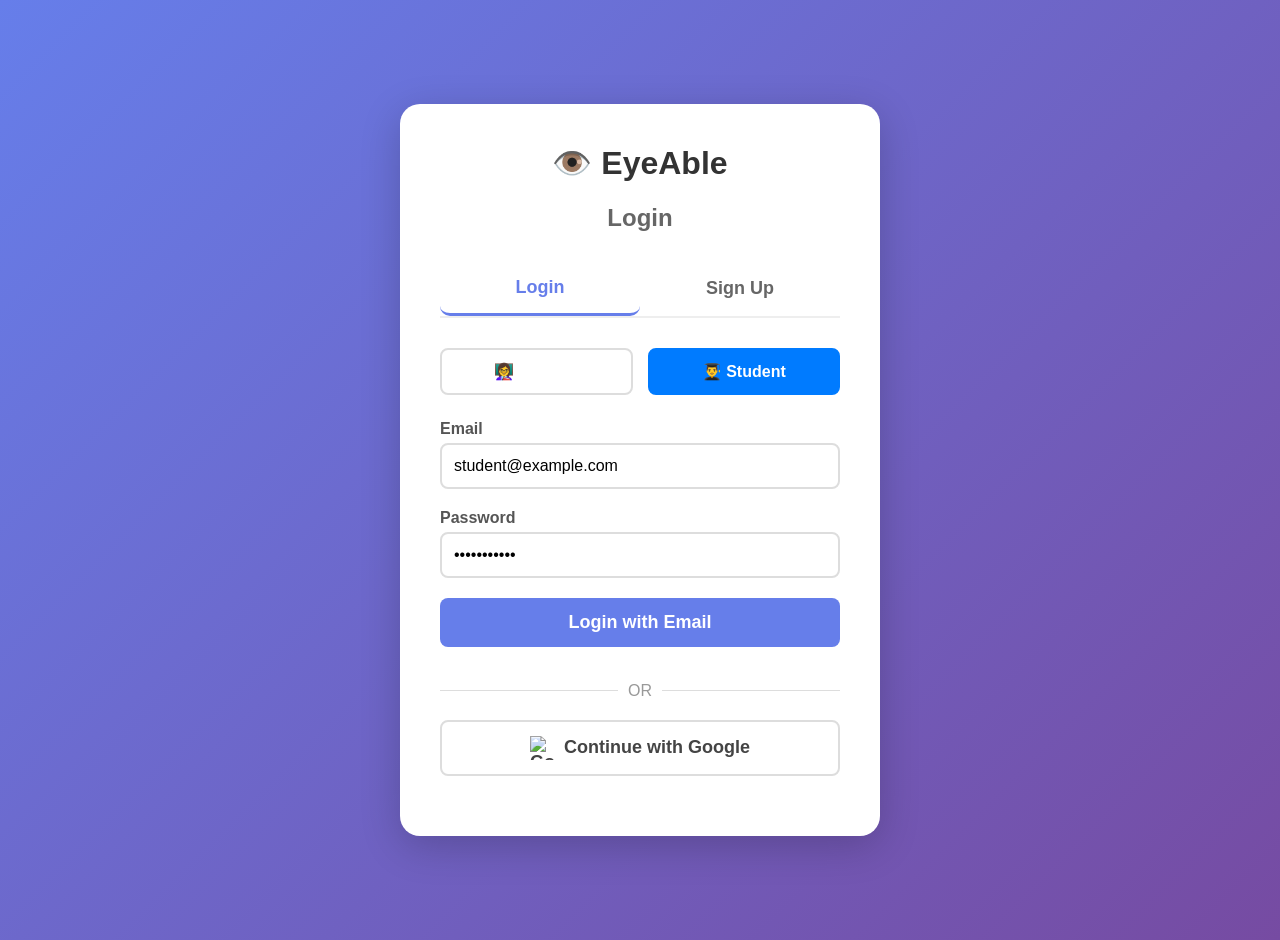
==== commit 78d1289b: "commit3" ====
--- a/login.html
+++ b/login.html
@@ -1,108 +1,332 @@
 <!DOCTYPE html>
-<html lang="en">
+<html>
 <head>
-  <meta charset="UTF-8">
-  <meta name="viewport" content="width=device-width, initial-scale=1.0">
-  <title>EyeAble — Sign In</title>
+  <title>EyeAble - Authentication</title>
   <link rel="stylesheet" href="style.css">
+  <style>
+    body {
+      font-family: Arial, sans-serif;
+      display: flex;
+      justify-content: center;
+      align-items: center;
+      min-height: 100vh;
+      margin: 0;
+      background: linear-gradient(135deg, #667eea 0%, #764ba2 100%);
+      padding: 20px;
+    }
+    
+    .auth-container {
+      background: white;
+      padding: 40px;
+      border-radius: 20px;
+      box-shadow: 0 10px 40px rgba(0,0,0,0.2);
+      width: 400px;
+      max-width: 100%;
+      text-align: center;
+    }
+    
+    .auth-container h1 {
+      margin-top: 0;
+      color: #333;
+      font-size: 32px;
+    }
+    
+    .auth-container h2 {
+      color: #666;
+      font-size: 24px;
+      margin-bottom: 30px;
+    }
+    
+    .tab-container {
+      display: flex;
+      margin-bottom: 30px;
+      border-bottom: 2px solid #eee;
+    }
+    
+    .tab {
+      flex: 1;
+      padding: 15px;
+      font-size: 18px;
+      font-weight: bold;
+      background: none;
+      border: none;
+      cursor: pointer;
+      color: #666;
+      transition: all 0.3s;
+    }
+    
+    .tab.active {
+      color: #667eea;
+      border-bottom: 3px solid #667eea;
+    }
+    
+    .tab.teacher-tab.active {
+      color: #28a745;
+      border-bottom-color: #28a745;
+    }
+    
+    .tab.student-tab.active {
+      color: #007bff;
+      border-bottom-color: #007bff;
+    }
+    
+    .auth-form {
+      display: none;
+    }
+    
+    .auth-form.active {
+      display: block;
+    }
+    
+    .input-group {
+      margin-bottom: 20px;
+      text-align: left;
+    }
+    
+    .input-group label {
+      display: block;
+      margin-bottom: 5px;
+      color: #555;
+      font-weight: bold;
+    }
+    
+    .input-group input {
+      width: 100%;
+      padding: 12px;
+      border: 2px solid #ddd;
+      border-radius: 8px;
+      font-size: 16px;
+      box-sizing: border-box;
+      transition: border-color 0.3s;
+    }
+    
+    .input-group input:focus {
+      outline: none;
+      border-color: #667eea;
+    }
+    
+    .auth-btn {
+      width: 100%;
+      padding: 14px;
+      background: #667eea;
+      color: white;
+      border: none;
+      border-radius: 8px;
+      font-size: 18px;
+      font-weight: bold;
+      cursor: pointer;
+      transition: background 0.3s;
+      margin-bottom: 15px;
+    }
+    
+    .auth-btn:hover {
+      background: #5a67d8;
+    }
+    
+    .google-btn {
+      width: 100%;
+      padding: 14px;
+      background: white;
+      color: #444;
+      border: 2px solid #ddd;
+      border-radius: 8px;
+      font-size: 18px;
+      font-weight: bold;
+      cursor: pointer;
+      transition: all 0.3s;
+      display: flex;
+      align-items: center;
+      justify-content: center;
+      gap: 10px;
+      margin-bottom: 20px;
+    }
+    
+    .google-btn:hover {
+      background: #f8f9fa;
+      border-color: #4285f4;
+    }
+    
+    .google-btn img {
+      width: 24px;
+      height: 24px;
+    }
+    
+    .role-selector {
+      display: flex;
+      gap: 15px;
+      margin-bottom: 25px;
+    }
+    
+    .role-btn {
+      flex: 1;
+      padding: 12px;
+      border: 2px solid #ddd;
+      background: white;
+      border-radius: 8px;
+      font-size: 16px;
+      font-weight: bold;
+      cursor: pointer;
+      transition: all 0.3s;
+    }
+    
+    .role-btn.teacher.active {
+      background: #28a745;
+      color: white;
+      border-color: #28a745;
+    }
+    
+    .role-btn.student.active {
+      background: #007bff;
+      color: white;
+      border-color: #007bff;
+    }
+    
+    .error-message {
+      color: #dc3545;
+      margin: 15px 0;
+      font-size: 14px;
+      display: none;
+      padding: 10px;
+      background: #f8d7da;
+      border-radius: 5px;
+    }
+    
+    .success-message {
+      color: #28a745;
+      margin: 15px 0;
+      font-size: 14px;
+      display: none;
+      padding: 10px;
+      background: #d4edda;
+      border-radius: 5px;
+    }
+    
+    .switch-form {
+      margin-top: 20px;
+      color: #666;
+    }
+    
+    .switch-form a {
+      color: #667eea;
+      text-decoration: none;
+      font-weight: bold;
+      cursor: pointer;
+    }
+    
+    .switch-form a:hover {
+      text-decoration: underline;
+    }
+    
+    .divider {
+      display: flex;
+      align-items: center;
+      text-align: center;
+      color: #999;
+      margin: 20px 0;
+    }
+    
+    .divider::before,
+    .divider::after {
+      content: '';
+      flex: 1;
+      border-bottom: 1px solid #ddd;
+    }
+    
+    .divider span {
+      padding: 0 10px;
+    }
+  </style>
 </head>
-<body class="login-page">
-
-  <div class="auth-card">
-    <div class="auth-logo">
-      <h1>👁️ EyeAble</h1>
-      <p>Eye-gaze communication for everyone</p>
+<body>
+  <div class="auth-container">
+    <h1>👁️ EyeAble</h1>
+    <h2 id="formTitle">Login</h2>
+    
+    <div class="tab-container">
+      <button class="tab login-tab active" onclick="switchTab('login')">Login</button>
+      <button class="tab signup-tab" onclick="switchTab('signup')">Sign Up</button>
     </div>
-
-    <div class="tab-row">
-      <button class="auth-tab active" id="loginTab" onclick="switchTab('login')">Sign In</button>
-      <button class="auth-tab" id="signupTab" onclick="switchTab('signup')">Create Account</button>
-    </div>
-
-    <!-- LOGIN FORM -->
-    <div id="loginForm">
-      <div class="role-row" id="loginRoleRow">
-        <div class="role-chip active" id="loginTeacherChip" onclick="setRole('teacher','login')">
-          👩‍🏫 Teacher
-        </div>
-        <div class="role-chip" id="loginStudentChip" onclick="setRole('student','login')">
-          👨‍🎓 Student
-        </div>
-      </div>
-
-      <div class="form-group">
-        <label>Email Address</label>
-        <input type="email" id="loginEmail" placeholder="you@example.com">
-      </div>
-      <div class="form-group">
+    
+    <!-- Login Form -->
+    <div id="loginForm" class="auth-form active">
+      <div class="role-selector">
+        <button class="role-btn teacher" onclick="setRole('teacher', 'login')">👩‍🏫 Teacher</button>
+        <button class="role-btn student active" onclick="setRole('student', 'login')">👨‍🎓 Student</button>
+      </div>
+      
+      <div class="input-group">
+        <label>Email</label>
+        <input type="email" id="loginEmail" placeholder="Enter your email" value="student@example.com">
+      </div>
+      
+      <div class="input-group">
         <label>Password</label>
-        <input type="password" id="loginPassword" placeholder="••••••••">
-      </div>
-
-      <button class="btn btn-primary btn-lg" style="width:100%;justify-content:center;margin-top:4px;" onclick="loginWithEmail()">
-        Sign In
-      </button>
-
-      <div class="divider-line">or</div>
-
+        <input type="password" id="loginPassword" placeholder="Enter your password" value="password123">
+      </div>
+      
+      <button class="auth-btn" onclick="loginWithEmail()">Login with Email</button>
+      
+      <div class="divider">
+        <span>OR</span>
+      </div>
+      
       <button class="google-btn" onclick="loginWithGoogle()">
-        <img src="https://www.gstatic.com/firebasejs/ui/2.0.0/images/auth/google.svg" width="18" alt="Google">
+        <img src="https://www.google.com/favicon.ico" alt="Google">
         Continue with Google
       </button>
-
-      <div class="error-msg" id="loginError"></div>
+      
+      <div class="error-message" id="loginError"></div>
     </div>
-
-    <!-- SIGNUP FORM -->
-    <div id="signupForm" style="display:none;">
-      <div class="role-row" id="signupRoleRow">
-        <div class="role-chip" id="signupTeacherChip" onclick="setRole('teacher','signup')">
-          👩‍🏫 Teacher
-        </div>
-        <div class="role-chip active" id="signupStudentChip" onclick="setRole('student','signup')">
-          👨‍🎓 Student
-        </div>
-      </div>
-
-      <div class="form-group">
+    
+    <!-- Signup Form -->
+    <div id="signupForm" class="auth-form">
+      <div class="role-selector">
+        <button class="role-btn teacher" onclick="setRole('teacher', 'signup')">👩‍🏫 Teacher</button>
+        <button class="role-btn student active" onclick="setRole('student', 'signup')">👨‍🎓 Student</button>
+      </div>
+      
+      <div class="input-group">
         <label>Full Name</label>
-        <input type="text" id="signupName" placeholder="Your full name">
-      </div>
-      <div class="form-group">
-        <label>Email Address</label>
-        <input type="email" id="signupEmail" placeholder="you@example.com">
-      </div>
-      <div class="form-group">
+        <input type="text" id="signupName" placeholder="Enter your full name">
+      </div>
+      
+      <div class="input-group">
+        <label>Email</label>
+        <input type="email" id="signupEmail" placeholder="Enter your email">
+      </div>
+      
+      <div class="input-group">
         <label>Password</label>
-        <input type="password" id="signupPassword" placeholder="Min. 6 characters">
-      </div>
-      <div class="form-group">
+        <input type="password" id="signupPassword" placeholder="Choose a password (min. 6 characters)">
+      </div>
+      
+      <div class="input-group">
         <label>Confirm Password</label>
-        <input type="password" id="signupConfirmPassword" placeholder="Repeat password">
-      </div>
-
-      <button class="btn btn-primary btn-lg" style="width:100%;justify-content:center;margin-top:4px;" onclick="signupWithEmail()">
-        Create Account
-      </button>
-
-      <div class="divider-line">or</div>
-
+        <input type="password" id="signupConfirmPassword" placeholder="Confirm your password">
+      </div>
+      
+      <button class="auth-btn" onclick="signupWithEmail()">Create Account</button>
+      
+      <div class="divider">
+        <span>OR</span>
+      </div>
+      
       <button class="google-btn" onclick="loginWithGoogle()">
-        <img src="https://www.gstatic.com/firebasejs/ui/2.0.0/images/auth/google.svg" width="18" alt="Google">
+        <img src="https://www.google.com/favicon.ico" alt="Google">
         Sign up with Google
       </button>
-
-      <div class="error-msg" id="signupError"></div>
-      <div class="success-msg" id="signupSuccess"></div>
+      
+      <div class="success-message" id="signupSuccess"></div>
+      <div class="error-message" id="signupError"></div>
     </div>
   </div>
-
-  <div class="toast-container" id="toastContainer"></div>
 
   <script src="https://www.gstatic.com/firebasejs/8.10.0/firebase-app.js"></script>
   <script src="https://www.gstatic.com/firebasejs/8.10.0/firebase-auth.js"></script>
   <script src="https://www.gstatic.com/firebasejs/8.10.0/firebase-database.js"></script>
+
   <script>
+    // Firebase Configuration
     const firebaseConfig = {
       apiKey: "AIzaSyAvOGMmLgbeZwpVpOAWeH5ilU077uOmz2s",
       authDomain: "eyeable-2026.firebaseapp.com",
@@ -110,109 +334,255 @@
       projectId: "eyeable-2026",
       storageBucket: "eyeable-2026.firebasestorage.app",
       messagingSenderId: "29944050006",
-      appId: "1:29944050006:web:33515697c3aac35432e6f7"
+      appId: "1:29944050006:web:33515697c3aac35432e6f7",
+      measurementId: "G-YMPV5EPEDV"
     };
 
+    // Initialize Firebase
     firebase.initializeApp(firebaseConfig);
     const auth = firebase.auth();
-    const db = firebase.database();
-
-    let selectedRole = { login: 'teacher', signup: 'student' };
-
+    const database = firebase.database();
+
+    // State variables
+    let selectedRole = 'student';
+    let currentForm = 'login';
+
+    // Sign out any existing user on page load to force account selection
     auth.signOut();
 
+    // Tab switching
     function switchTab(tab) {
-      document.getElementById('loginTab').classList.toggle('active', tab === 'login');
-      document.getElementById('signupTab').classList.toggle('active', tab === 'signup');
-      document.getElementById('loginForm').style.display = tab === 'login' ? 'block' : 'none';
-      document.getElementById('signupForm').style.display = tab === 'signup' ? 'block' : 'none';
-    }
-
+      currentForm = tab;
+      
+      // Update tab styles
+      document.querySelectorAll('.tab').forEach(t => t.classList.remove('active'));
+      if (tab === 'login') {
+        document.querySelector('.login-tab').classList.add('active');
+        document.getElementById('loginForm').classList.add('active');
+        document.getElementById('signupForm').classList.remove('active');
+        document.getElementById('formTitle').textContent = 'Login';
+      } else {
+        document.querySelector('.signup-tab').classList.add('active');
+        document.getElementById('signupForm').classList.add('active');
+        document.getElementById('loginForm').classList.remove('active');
+        document.getElementById('formTitle').textContent = 'Sign Up';
+      }
+      
+      // Reset role to student for both forms
+      setRole('student', tab);
+    }
+
+    // Role selection
     function setRole(role, form) {
-      selectedRole[form] = role;
-      const pfx = form === 'login' ? 'login' : 'signup';
-      document.getElementById(pfx + 'TeacherChip').classList.toggle('active', role === 'teacher');
-      document.getElementById(pfx + 'StudentChip').classList.toggle('active', role === 'student');
-    }
-
-    function showError(id, msg) {
-      const el = document.getElementById(id);
-      el.textContent = msg;
-      el.style.display = 'block';
-    }
-    function hideMsg(id) { document.getElementById(id).style.display = 'none'; }
-
-    function toast(msg, type='info') {
-      const c = document.getElementById('toastContainer');
-      const t = document.createElement('div');
-      t.className = `toast ${type}`;
-      t.innerHTML = (type==='success'?'✓':type==='error'?'✗':'ℹ') + ' ' + msg;
-      c.appendChild(t);
-      setTimeout(() => t.remove(), 3200);
-    }
-
+      selectedRole = role;
+      
+      // Update button styles for the active form
+      const formSelector = form === 'login' ? '#loginForm' : '#signupForm';
+      document.querySelectorAll(`${formSelector} .role-btn`).forEach(btn => {
+        btn.classList.remove('active');
+      });
+      
+      if (role === 'teacher') {
+        document.querySelector(`${formSelector} .role-btn.teacher`).classList.add('active');
+      } else {
+        document.querySelector(`${formSelector} .role-btn.student`).classList.add('active');
+      }
+    }
+
+    // Email/Password Signup
+    async function signupWithEmail() {
+      const name = document.getElementById('signupName').value;
+      const email = document.getElementById('signupEmail').value;
+      const password = document.getElementById('signupPassword').value;
+      const confirmPassword = document.getElementById('signupConfirmPassword').value;
+      
+      // Clear previous messages
+      document.getElementById('signupError').style.display = 'none';
+      document.getElementById('signupSuccess').style.display = 'none';
+      
+      // Validation
+      if (!name || !email || !password || !confirmPassword) {
+        showError('signupError', 'Please fill in all fields');
+        return;
+      }
+      
+      if (password.length < 6) {
+        showError('signupError', 'Password must be at least 6 characters');
+        return;
+      }
+      
+      if (password !== confirmPassword) {
+        showError('signupError', 'Passwords do not match');
+        return;
+      }
+      
+      try {
+        // Create user with email and password
+        const userCredential = await auth.createUserWithEmailAndPassword(email, password);
+        const user = userCredential.user;
+        
+        // Update profile with display name
+        await user.updateProfile({
+          displayName: name
+        });
+        
+        // Save user data to database
+        await database.ref('users/' + user.uid).set({
+          name: name,
+          email: email,
+          role: selectedRole,
+          createdAt: new Date().toISOString()
+        });
+        
+        // Show success message
+        showSuccess('signupSuccess', 'Account created successfully! Redirecting...');
+        
+        // Redirect after short delay
+        setTimeout(() => {
+          redirectToDashboard(selectedRole);
+        }, 1500);
+        
+      } catch (error) {
+        console.error('Signup error:', error);
+        let errorMessage = 'Signup failed. ';
+        switch (error.code) {
+          case 'auth/email-already-in-use':
+            errorMessage += 'Email is already registered.';
+            break;
+          case 'auth/invalid-email':
+            errorMessage += 'Invalid email address.';
+            break;
+          case 'auth/weak-password':
+            errorMessage += 'Password is too weak.';
+            break;
+          default:
+            errorMessage += error.message;
+        }
+        showError('signupError', errorMessage);
+      }
+    }
+
+    // Email/Password Login
     async function loginWithEmail() {
-      const email = document.getElementById('loginEmail').value.trim();
+      const email = document.getElementById('loginEmail').value;
       const password = document.getElementById('loginPassword').value;
-      hideMsg('loginError');
-      if (!email || !password) { showError('loginError', 'Please fill in all fields'); return; }
+      
+      document.getElementById('loginError').style.display = 'none';
+      
+      if (!email || !password) {
+        showError('loginError', 'Please enter email and password');
+        return;
+      }
+      
       try {
-        const cred = await auth.signInWithEmailAndPassword(email, password);
-        const snap = await db.ref('users/' + cred.user.uid).once('value');
-        const data = snap.val();
-        if (data?.role) redirect(data.role);
-        else { await db.ref('users/' + cred.user.uid).update({ role: selectedRole.login }); redirect(selectedRole.login); }
-      } catch(e) {
-        const msgs = { 'auth/user-not-found':'No account found with this email.','auth/wrong-password':'Incorrect password.','auth/invalid-email':'Invalid email address.','auth/invalid-credential':'Invalid email or password.' };
-        showError('loginError', msgs[e.code] || e.message);
-      }
-    }
-
-    async function signupWithEmail() {
-      const name = document.getElementById('signupName').value.trim();
-      const email = document.getElementById('signupEmail').value.trim();
-      const pw = document.getElementById('signupPassword').value;
-      const pw2 = document.getElementById('signupConfirmPassword').value;
-      hideMsg('signupError'); hideMsg('signupSuccess');
-      if (!name || !email || !pw || !pw2) { showError('signupError','Please fill in all fields'); return; }
-      if (pw.length < 6) { showError('signupError','Password must be at least 6 characters'); return; }
-      if (pw !== pw2) { showError('signupError','Passwords do not match'); return; }
-      try {
-        const cred = await auth.createUserWithEmailAndPassword(email, pw);
-        await cred.user.updateProfile({ displayName: name });
-        await db.ref('users/' + cred.user.uid).set({ name, email, role: selectedRole.signup, createdAt: new Date().toISOString() });
-        const el = document.getElementById('signupSuccess');
-        el.textContent = 'Account created! Redirecting…';
-        el.style.display = 'block';
-        setTimeout(() => redirect(selectedRole.signup), 1400);
-      } catch(e) {
-        const msgs = { 'auth/email-already-in-use':'Email already registered.','auth/weak-password':'Password too weak.','auth/invalid-email':'Invalid email.' };
-        showError('signupError', msgs[e.code] || e.message);
-      }
-    }
-
+        const userCredential = await auth.signInWithEmailAndPassword(email, password);
+        const user = userCredential.user;
+        
+        // Get user role from database
+        const snapshot = await database.ref('users/' + user.uid).once('value');
+        const userData = snapshot.val();
+        
+        if (userData && userData.role) {
+          redirectToDashboard(userData.role);
+        } else {
+          // If no role found, assign the selected role
+          await database.ref('users/' + user.uid).update({
+            role: selectedRole
+          });
+          redirectToDashboard(selectedRole);
+        }
+        
+      } catch (error) {
+        console.error('Login error:', error);
+        let errorMessage = 'Login failed. ';
+        switch (error.code) {
+          case 'auth/user-not-found':
+            errorMessage += 'User not found.';
+            break;
+          case 'auth/wrong-password':
+            errorMessage += 'Incorrect password.';
+            break;
+          case 'auth/invalid-email':
+            errorMessage += 'Invalid email address.';
+            break;
+          case 'auth/user-disabled':
+            errorMessage += 'This account has been disabled.';
+            break;
+          default:
+            errorMessage += error.message;
+        }
+        showError('loginError', errorMessage);
+      }
+    }
+
+    // Google Sign-In - FIXED VERSION
     async function loginWithGoogle() {
       const provider = new firebase.auth.GoogleAuthProvider();
-      provider.setCustomParameters({ prompt: 'select_account' });
+      
+      // Force account selection every time
+      provider.setCustomParameters({
+        prompt: 'select_account',
+        authuser: '-1'
+      });
+      
       try {
         const result = await auth.signInWithPopup(provider);
-        const snap = await db.ref('users/' + result.user.uid).once('value');
-        if (!snap.exists()) {
-          const form = document.getElementById('signupForm').style.display !== 'none' ? 'signup' : 'login';
-          await db.ref('users/' + result.user.uid).set({ name: result.user.displayName, email: result.user.email, role: selectedRole[form], createdAt: new Date().toISOString() });
-          redirect(selectedRole[form]);
+        const user = result.user;
+        
+        // Check if user exists in database
+        const snapshot = await database.ref('users/' + user.uid).once('value');
+        
+        if (!snapshot.exists()) {
+          // New user - save to database with selected role
+          await database.ref('users/' + user.uid).set({
+            name: user.displayName,
+            email: user.email,
+            role: selectedRole,
+            createdAt: new Date().toISOString()
+          });
+          redirectToDashboard(selectedRole);
         } else {
-          redirect(snap.val().role);
+          // Existing user - get role from database
+          const userData = snapshot.val();
+          redirectToDashboard(userData.role);
         }
-      } catch(e) {
-        toast('Google sign-in failed: ' + e.message, 'error');
-      }
-    }
-
-    function redirect(role) {
+        
+      } catch (error) {
+        console.error('Google login error:', error);
+        const errorElement = currentForm === 'login' ? 'loginError' : 'signupError';
+        showError(errorElement, 'Google sign-in failed: ' + error.message);
+      }
+    }
+
+    function redirectToDashboard(role) {
+      // Store minimal info in localStorage for UI
+      localStorage.setItem('isLoggedIn', 'true');
+      localStorage.setItem('username', auth.currentUser.displayName || auth.currentUser.email);
       localStorage.setItem('role', role);
-      window.location.href = role === 'teacher' ? 'teacher.html' : 'index.html';
-    }
+      
+      // Redirect based on role
+      if (role === 'teacher') {
+        window.location.href = 'teacher.html';
+      } else {
+        window.location.href = 'index.html';
+      }
+    }
+
+    // Helper functions
+    function showError(elementId, message) {
+      const element = document.getElementById(elementId);
+      element.textContent = message;
+      element.style.display = 'block';
+    }
+
+    function showSuccess(elementId, message) {
+      const element = document.getElementById(elementId);
+      element.textContent = message;
+      element.style.display = 'block';
+    }
+
+    // Initialize with student role
+    setRole('student', 'login');
   </script>
 </body>
 </html>
--- a/style.css
+++ b/style.css
@@ -1,652 +1,84 @@
-@import url('https://fonts.googleapis.com/css2?family=Space+Grotesk:wght@300;400;500;600;700&family=Sora:wght@300;400;500;600;700;800&display=swap');
-
-:root {
-  --primary: #5B6EF5;
-  --primary-dark: #3d52d5;
-  --primary-light: #8b9bff;
-  --accent: #00E5BE;
-  --accent-warm: #FF6B6B;
-  --bg: #0d0f1a;
-  --bg-card: #161929;
-  --bg-card2: #1e2238;
-  --border: rgba(255,255,255,0.08);
-  --border-active: rgba(91,110,245,0.6);
-  --text: #e8eaf0;
-  --text-muted: #8890a8;
-  --text-dim: #555d7a;
-  --success: #00C896;
-  --warning: #FFB020;
-  --danger: #FF4D6D;
-  --gaze-active: #FFD700;
-  --gaze-dwell: #00E5BE;
-  --shadow-sm: 0 2px 8px rgba(0,0,0,0.3);
-  --shadow-md: 0 4px 24px rgba(0,0,0,0.4);
-  --shadow-lg: 0 8px 48px rgba(0,0,0,0.6);
-  --shadow-glow: 0 0 30px rgba(91,110,245,0.3);
-  --radius-sm: 8px;
-  --radius-md: 14px;
-  --radius-lg: 20px;
-  --radius-xl: 28px;
+body {
+  font-family: Arial, sans-serif;
+  text-align: center;
+  background: #eef6fb;
+  margin: 0;
+  padding: 20px;
 }
 
-* {
-  margin: 0;
-  padding: 0;
-  box-sizing: border-box;
-}
-
-html { scroll-behavior: smooth; }
-
-body {
-  font-family: 'Space Grotesk', sans-serif;
-  background: var(--bg);
-  color: var(--text);
-  min-height: 100vh;
-  overflow-x: hidden;
-}
-
-body::before {
-  content: '';
-  position: fixed;
-  top: -50%;
-  left: -30%;
-  width: 80vw;
-  height: 80vw;
-  background: radial-gradient(ellipse, rgba(91,110,245,0.07) 0%, transparent 60%);
-  pointer-events: none;
-  z-index: 0;
-}
-
-/* ============================
-   SCROLLBAR
-   ============================ */
-::-webkit-scrollbar { width: 6px; }
-::-webkit-scrollbar-track { background: var(--bg); }
-::-webkit-scrollbar-thumb { background: var(--border); border-radius: 3px; }
-::-webkit-scrollbar-thumb:hover { background: var(--primary); }
-
-/* ============================
-   TYPOGRAPHY
-   ============================ */
-h1, h2, h3 {
-  font-family: 'Sora', sans-serif;
-  letter-spacing: -0.02em;
-}
-
-/* ============================
-   BUTTONS
-   ============================ */
-.btn {
-  display: inline-flex;
-  align-items: center;
-  gap: 8px;
-  padding: 10px 22px;
-  border: none;
-  border-radius: var(--radius-sm);
-  font-family: 'Space Grotesk', sans-serif;
-  font-size: 14px;
-  font-weight: 600;
-  cursor: pointer;
-  transition: all 0.2s ease;
-  text-decoration: none;
-  letter-spacing: 0.01em;
-}
-
-.btn-primary {
-  background: var(--primary);
-  color: white;
-  box-shadow: 0 4px 16px rgba(91,110,245,0.3);
-}
-.btn-primary:hover { background: var(--primary-dark); transform: translateY(-1px); box-shadow: 0 6px 24px rgba(91,110,245,0.4); }
-
-.btn-accent {
-  background: var(--accent);
-  color: #0d0f1a;
-  box-shadow: 0 4px 16px rgba(0,229,190,0.25);
-}
-.btn-accent:hover { filter: brightness(1.1); transform: translateY(-1px); }
-
-.btn-danger {
-  background: rgba(255,77,109,0.15);
-  color: var(--danger);
-  border: 1px solid rgba(255,77,109,0.3);
-}
-.btn-danger:hover { background: var(--danger); color: white; }
-
-.btn-ghost {
-  background: rgba(255,255,255,0.05);
-  color: var(--text-muted);
-  border: 1px solid var(--border);
-}
-.btn-ghost:hover { background: rgba(255,255,255,0.1); color: var(--text); }
-
-.btn-sm { padding: 7px 14px; font-size: 13px; }
-.btn-lg { padding: 14px 32px; font-size: 16px; }
-
-/* ============================
-   INPUTS
-   ============================ */
-input, textarea, select {
-  font-family: 'Space Grotesk', sans-serif;
-  background: var(--bg-card2);
-  border: 1px solid var(--border);
-  color: var(--text);
-  border-radius: var(--radius-sm);
-  padding: 12px 16px;
-  font-size: 15px;
-  width: 100%;
-  transition: border-color 0.2s, box-shadow 0.2s;
-  outline: none;
-}
-
-input:focus, textarea:focus {
-  border-color: var(--primary);
-  box-shadow: 0 0 0 3px rgba(91,110,245,0.15);
-}
-
-input::placeholder, textarea::placeholder { color: var(--text-dim); }
-
-label {
-  display: block;
-  font-size: 13px;
-  font-weight: 600;
-  color: var(--text-muted);
-  margin-bottom: 6px;
-  letter-spacing: 0.05em;
-  text-transform: uppercase;
-}
-
-/* ============================
-   CARDS
-   ============================ */
-.card {
-  background: var(--bg-card);
-  border: 1px solid var(--border);
-  border-radius: var(--radius-lg);
-  padding: 24px;
-}
-
-.card-hover {
-  transition: border-color 0.2s, box-shadow 0.2s;
-}
-.card-hover:hover {
-  border-color: var(--border-active);
-  box-shadow: var(--shadow-glow);
-}
-
-/* ============================
-   BADGES
-   ============================ */
-.badge {
-  display: inline-flex;
-  align-items: center;
-  gap: 5px;
-  padding: 4px 10px;
-  border-radius: 100px;
-  font-size: 11px;
-  font-weight: 700;
-  letter-spacing: 0.05em;
-  text-transform: uppercase;
-}
-.badge-success { background: rgba(0,200,150,0.15); color: var(--success); border: 1px solid rgba(0,200,150,0.3); }
-.badge-primary { background: rgba(91,110,245,0.15); color: var(--primary-light); border: 1px solid rgba(91,110,245,0.3); }
-.badge-warning { background: rgba(255,176,32,0.15); color: var(--warning); border: 1px solid rgba(255,176,32,0.3); }
-.badge-danger { background: rgba(255,77,109,0.15); color: var(--danger); border: 1px solid rgba(255,77,109,0.3); }
-
-/* ============================
-   TOPBAR
-   ============================ */
-.topbar {
-  position: fixed;
-  top: 0; left: 0; right: 0;
-  height: 64px;
-  background: rgba(13,15,26,0.85);
-  backdrop-filter: blur(20px);
-  border-bottom: 1px solid var(--border);
-  z-index: 1000;
-  display: flex;
-  align-items: center;
-  justify-content: space-between;
-  padding: 0 24px;
-}
-
-.topbar-brand {
-  display: flex;
-  align-items: center;
-  gap: 10px;
-  font-family: 'Sora', sans-serif;
-  font-size: 20px;
-  font-weight: 800;
-  color: var(--text);
-}
-
-.topbar-brand .logo-dot {
-  width: 10px; height: 10px;
-  background: var(--accent);
-  border-radius: 50%;
-  box-shadow: 0 0 12px var(--accent);
-  animation: pulse 2s infinite;
-}
-
-@keyframes pulse {
-  0%, 100% { opacity: 1; transform: scale(1); }
-  50% { opacity: 0.6; transform: scale(0.8); }
-}
-
-.topbar-right {
-  display: flex;
-  align-items: center;
-  gap: 12px;
-}
-
-.user-chip {
-  display: flex;
-  align-items: center;
-  gap: 8px;
-  background: var(--bg-card);
-  border: 1px solid var(--border);
-  border-radius: 100px;
-  padding: 6px 14px 6px 8px;
-  font-size: 13px;
-  color: var(--text-muted);
-}
-
-.user-avatar {
-  width: 28px; height: 28px;
-  background: linear-gradient(135deg, var(--primary), var(--accent));
-  border-radius: 50%;
-  display: flex;
-  align-items: center;
-  justify-content: center;
-  font-size: 12px;
-  font-weight: 700;
-  color: white;
-}
-
-/* ============================
-   LOADING OVERLAY
-   ============================ */
-.loading-overlay {
-  position: fixed;
-  inset: 0;
-  background: var(--bg);
-  z-index: 99999;
-  display: flex;
-  flex-direction: column;
-  align-items: center;
-  justify-content: center;
-  gap: 20px;
-  transition: opacity 0.5s ease;
-}
-
-.loading-overlay.hidden {
-  opacity: 0;
-  pointer-events: none;
-}
-
-.loader-ring {
-  width: 60px; height: 60px;
-  border: 3px solid var(--border);
-  border-top-color: var(--primary);
-  border-radius: 50%;
-  animation: spin 1s linear infinite;
-}
-
-@keyframes spin { to { transform: rotate(360deg); } }
-
-.loading-text {
-  font-family: 'Sora', sans-serif;
-  font-size: 15px;
-  color: var(--text-muted);
-  letter-spacing: 0.05em;
-}
-
-/* ============================
-   KEYBOARD STYLES
-   ============================ */
-.keyboard-wrapper {
-  background: var(--bg-card);
-  border: 1px solid var(--border);
-  border-radius: var(--radius-xl);
-  padding: 24px;
-  max-width: 1100px;
-  margin: 0 auto;
+h1 {
+  margin-top: 20px;
 }
 
 #keyboard {
   display: grid;
-  grid-template-columns: repeat(10, 1fr);
-  gap: 10px;
+  grid-template-columns: repeat(7, 1fr);
+  gap: 12px;
+  justify-content: center;
+  margin: 30px auto;
+  width: 90%;
+  max-width: 1000px;
 }
 
 .key {
-  padding: 18px 10px;
-  font-size: 18px;
-  font-weight: 700;
-  font-family: 'Sora', sans-serif;
-  border: 1px solid var(--border);
-  border-radius: var(--radius-sm);
-  background: var(--bg-card2);
-  color: var(--text);
+  padding: 20px;
+  font-size: 22px;
+  font-weight: bold;
+  border-radius: 12px;
+  border: 2px solid #444;
+  background: #ffffff;
+  color: #000000;
   cursor: pointer;
-  transition: all 0.15s ease;
-  text-align: center;
-  position: relative;
-  overflow: hidden;
-  user-select: none;
-  letter-spacing: 0.05em;
+  box-shadow: 0 3px 6px rgba(0,0,0,0.2);
+  transition: 0.2s ease;
 }
 
-.key::after {
-  content: '';
-  position: absolute;
-  inset: 0;
-  background: linear-gradient(135deg, rgba(255,255,255,0.03), transparent);
-  pointer-events: none;
+.key.active {
+  background-color: #90ee90 !important;
 }
 
 .key:hover {
-  background: var(--bg-card);
-  border-color: rgba(91,110,245,0.4);
-  transform: translateY(-2px);
-  box-shadow: var(--shadow-sm);
+  background-color: #e0e0e0;
 }
 
-.key:active {
-  transform: scale(0.95) translateY(0);
+textarea {
+  width: 70%;
+  font-size: 20px;
+  padding: 12px;
+  margin-top: 15px;
+  border-radius: 10px;
+  border: 2px solid #ccc;
+  resize: none;
 }
 
-.key.space-key {
-  grid-column: span 4;
-  background: var(--bg-card2);
-  font-size: 13px;
-  letter-spacing: 0.15em;
-  color: var(--text-muted);
+button {
+  padding: 12px 20px;
+  font-size: 16px;
+  border-radius: 10px;
+  border: none;
+  background-color: green;
+  color: white;
+  cursor: pointer;
+  transition: background-color 0.3s;
 }
 
-.key.back-key {
-  grid-column: span 2;
-  background: rgba(255,77,109,0.08);
-  border-color: rgba(255,77,109,0.2);
-  color: var(--danger);
+button:hover {
+  background-color: darkgreen;
 }
 
-.key.back-key:hover {
-  background: rgba(255,77,109,0.2);
-  border-color: var(--danger);
-}
-
-/* Dwell progress indicator */
-.key.gazing {
-  border-color: var(--primary);
-  box-shadow: 0 0 0 2px rgba(91,110,245,0.3);
-}
-
-.key.active {
-  background: linear-gradient(135deg, var(--primary), var(--primary-dark)) !important;
-  border-color: var(--primary) !important;
-  color: white !important;
-  transform: scale(1.08) translateY(-2px) !important;
-  box-shadow: 0 0 24px rgba(91,110,245,0.5) !important;
-  z-index: 2;
-}
-
-/* Dwell ring animation */
-.key .dwell-ring {
-  position: absolute;
-  inset: 0;
-  border-radius: var(--radius-sm);
-  border: 2px solid var(--accent);
-  transform: scale(0);
-  opacity: 0;
-  transition: none;
-}
-
-.key.dwelling .dwell-ring {
-  animation: dwellFill var(--dwell-duration, 0.8s) ease forwards;
-}
-
-@keyframes dwellFill {
-  0% { transform: scale(0.7); opacity: 0; background: rgba(0,229,190,0); }
-  50% { transform: scale(0.9); opacity: 0.4; background: rgba(0,229,190,0.05); }
-  100% { transform: scale(1); opacity: 0.8; background: rgba(0,229,190,0.12); }
-}
-
-/* ============================
-   ANSWER TEXTAREA
-   ============================ */
-.answer-area {
-  width: 100%;
-  max-width: 800px;
-  margin: 0 auto;
-  display: block;
-  background: var(--bg-card2);
-  border: 1px solid var(--border);
-  border-radius: var(--radius-md);
-  padding: 16px 20px;
-  font-size: 22px;
-  font-family: 'Sora', sans-serif;
-  color: var(--text);
-  resize: none;
-  min-height: 80px;
-  letter-spacing: 0.05em;
-  transition: border-color 0.2s;
-}
-
-.answer-area:focus {
-  border-color: var(--primary);
-  outline: none;
-  box-shadow: 0 0 0 3px rgba(91,110,245,0.15);
-}
-
-/* ============================
-   AI ASSISTANT PANEL
-   ============================ */
-.ai-panel {
-  position: fixed;
-  right: -380px;
-  top: 64px;
-  bottom: 0;
-  width: 360px;
-  background: var(--bg-card);
-  border-left: 1px solid var(--border);
-  z-index: 800;
-  display: flex;
-  flex-direction: column;
-  transition: right 0.35s cubic-bezier(0.4, 0, 0.2, 1);
-  overflow: hidden;
-}
-
-.ai-panel.open {
-  right: 0;
-  box-shadow: -8px 0 40px rgba(0,0,0,0.5);
-}
-
-.ai-panel-header {
-  display: flex;
-  align-items: center;
-  justify-content: space-between;
-  padding: 16px 20px;
-  border-bottom: 1px solid var(--border);
-  background: var(--bg-card2);
-  flex-shrink: 0;
-}
-
-.ai-panel-header h3 {
-  font-size: 15px;
-  font-weight: 700;
-  display: flex;
-  align-items: center;
-  gap: 8px;
-}
-
-.ai-status-dot {
-  width: 8px; height: 8px;
-  background: var(--accent);
-  border-radius: 50%;
-  box-shadow: 0 0 8px var(--accent);
-  animation: pulse 2s infinite;
-}
-
-.ai-messages {
-  flex: 1;
-  overflow-y: auto;
-  padding: 16px;
-  display: flex;
-  flex-direction: column;
-  gap: 12px;
-}
-
-.ai-msg {
-  max-width: 90%;
-  padding: 10px 14px;
-  border-radius: 14px;
-  font-size: 13px;
-  line-height: 1.5;
-  animation: slideUp 0.3s ease;
-}
-
-@keyframes slideUp {
-  from { opacity: 0; transform: translateY(10px); }
-  to { opacity: 1; transform: translateY(0); }
-}
-
-.ai-msg.assistant {
-  background: linear-gradient(135deg, rgba(91,110,245,0.15), rgba(0,229,190,0.05));
-  border: 1px solid rgba(91,110,245,0.2);
-  align-self: flex-start;
-  border-bottom-left-radius: 4px;
-}
-
-.ai-msg.user {
-  background: var(--bg-card2);
-  border: 1px solid var(--border);
-  align-self: flex-end;
-  border-bottom-right-radius: 4px;
-  color: var(--text-muted);
-}
-
-.ai-suggestion-pills {
-  display: flex;
-  flex-wrap: wrap;
-  gap: 6px;
-  margin-top: 8px;
-}
-
-.ai-pill {
-  padding: 5px 12px;
-  background: rgba(91,110,245,0.2);
-  border: 1px solid rgba(91,110,245,0.4);
-  border-radius: 100px;
-  font-size: 12px;
-  font-weight: 600;
-  color: var(--primary-light);
-  cursor: pointer;
-  transition: all 0.15s;
-}
-
-.ai-pill:hover {
-  background: var(--primary);
-  color: white;
-  transform: scale(1.05);
-}
-
-.ai-typing {
-  display: flex;
-  gap: 4px;
-  padding: 10px 14px;
-  background: rgba(91,110,245,0.1);
-  border-radius: 14px;
-  border-bottom-left-radius: 4px;
-  width: fit-content;
-  border: 1px solid rgba(91,110,245,0.15);
-}
-
-.ai-typing span {
-  width: 6px; height: 6px;
-  background: var(--primary);
-  border-radius: 50%;
-  animation: typingDot 1.4s infinite;
-}
-
-.ai-typing span:nth-child(2) { animation-delay: 0.2s; }
-.ai-typing span:nth-child(3) { animation-delay: 0.4s; }
-
-@keyframes typingDot {
-  0%, 80%, 100% { transform: scale(0.8); opacity: 0.4; }
-  40% { transform: scale(1.1); opacity: 1; }
-}
-
-.ai-input-area {
-  padding: 12px 16px;
-  border-top: 1px solid var(--border);
-  display: flex;
-  gap: 8px;
-  flex-shrink: 0;
-}
-
-.ai-input-area input {
-  flex: 1;
-  font-size: 13px;
-  padding: 8px 14px;
-}
-
-/* AI Toggle Button */
-.ai-toggle-btn {
-  position: fixed;
-  right: 16px;
-  bottom: 24px;
-  width: 52px; height: 52px;
-  background: linear-gradient(135deg, var(--primary), var(--accent));
-  border: none;
-  border-radius: 50%;
-  cursor: pointer;
-  display: flex;
-  align-items: center;
-  justify-content: center;
-  font-size: 22px;
-  box-shadow: 0 4px 20px rgba(91,110,245,0.4);
-  z-index: 900;
-  transition: all 0.2s;
-  animation: float 3s ease-in-out infinite;
-}
-
-.ai-toggle-btn:hover {
-  transform: scale(1.1);
-  box-shadow: 0 6px 30px rgba(91,110,245,0.6);
-}
-
-@keyframes float {
-  0%, 100% { transform: translateY(0); }
-  50% { transform: translateY(-4px); }
-}
-
-.ai-badge-dot {
-  position: absolute;
-  top: 8px; right: 8px;
-  width: 12px; height: 12px;
-  background: var(--accent);
-  border-radius: 50%;
-  border: 2px solid var(--bg);
-  animation: pulse 2s infinite;
-}
-
-/* ============================
-   WEBCAM PREVIEW
-   ============================ */
+/* WebGazer container styles */
 #webgazerVideoContainer {
   position: fixed !important;
-  bottom: 90px !important;
+  top: 20px !important;
   left: 20px !important;
-  top: auto !important;
-  width: 200px !important;
-  height: 150px !important;
+  width: 220px !important;
+  height: 165px !important;
   z-index: 9999 !important;
   overflow: hidden !important;
-  border: 2px solid var(--border) !important;
-  border-radius: var(--radius-md) !important;
-  background: #000 !important;
-  box-shadow: var(--shadow-md) !important;
+  border: 2px solid #444 !important;
+  border-radius: 10px !important;
+  background-color: #000 !important;
+  box-shadow: 0 4px 8px rgba(0,0,0,0.2) !important;
 }
 
 #webgazerVideoContainer video {
@@ -654,534 +86,70 @@
   height: 100% !important;
   object-fit: cover !important;
   position: absolute !important;
-  top: 50% !important; left: 50% !important;
-  transform: translate(-50%, -50%) !important;
+  top: 50% !important;
+  left: 50% !important;
+  transform: translate(-50%, -50%) scaleX(1) !important;
 }
 
 #webgazerVideoContainer canvas {
   width: 100% !important;
   height: 100% !important;
   position: absolute !important;
-  top: 50% !important; left: 50% !important;
-  transform: translate(-50%, -50%) !important;
+  top: 50% !important;
+  left: 50% !important;
+  transform: translate(-50%, -50%) scaleX(1) !important;
+  object-fit: cover !important;
   pointer-events: none !important;
 }
 
-/* ============================
-   STUDENT PAGE LAYOUT
-   ============================ */
-.student-layout {
-  padding-top: 80px;
-  padding-bottom: 40px;
-  min-height: 100vh;
-  max-width: 1100px;
-  margin: 0 auto;
-  padding-left: 20px;
-  padding-right: 20px;
+#webgazerFaceOverlay,
+#webgazerFaceFeedbackBox,
+#webgazerPredictionPointsCanvas {
+  width: 100% !important;
+  height: 100% !important;
+  position: absolute !important;
+  top: 50% !important;
+  left: 50% !important;
+  transform: translate(-50%, -50%) scaleX(1) !important;
 }
 
-.question-card {
-  background: linear-gradient(135deg, rgba(91,110,245,0.1), rgba(0,229,190,0.05));
-  border: 1px solid rgba(91,110,245,0.25);
-  border-radius: var(--radius-lg);
-  padding: 20px 28px;
-  margin-bottom: 20px;
-  display: flex;
-  align-items: center;
-  gap: 16px;
+/* Loading indicator */
+.loading {
+  position: fixed;
+  top: 50%;
+  left: 50%;
+  transform: translate(-50%, -50%);
+  background: white;
+  padding: 20px 40px;
+  border-radius: 10px;
+  box-shadow: 0 2px 20px rgba(0,0,0,0.2);
+  z-index: 10000;
+  font-size: 18px;
+  border: 2px solid #007bff;
 }
 
-.question-icon {
-  width: 44px; height: 44px;
-  background: rgba(91,110,245,0.2);
-  border-radius: var(--radius-sm);
-  display: flex;
-  align-items: center;
-  justify-content: center;
-  font-size: 20px;
-  flex-shrink: 0;
+/* User info and logout */
+.user-info {
+  position: absolute;
+  top: 20px;
+  left: 20px;
+  font-weight: bold;
+  color: #333;
+  background: white;
+  padding: 8px 15px;
+  border-radius: 20px;
+  box-shadow: 0 2px 5px rgba(0,0,0,0.1);
 }
 
-.question-label {
-  font-size: 11px;
-  font-weight: 700;
-  text-transform: uppercase;
-  letter-spacing: 0.1em;
-  color: var(--primary-light);
-  margin-bottom: 4px;
+.logout-btn {
+  position: absolute;
+  top: 20px;
+  right: 20px;
+  background-color: #dc3545;
+  padding: 10px 20px;
+  z-index: 1000;
 }
 
-.question-text {
-  font-family: 'Sora', sans-serif;
-  font-size: 20px;
-  font-weight: 600;
-  color: var(--text);
-}
-
-/* Dwell time indicator bar */
-.dwell-bar-wrapper {
-  max-width: 1100px;
-  margin: 8px auto;
-  padding: 0 4px;
-  display: flex;
-  align-items: center;
-  gap: 12px;
-}
-
-.dwell-label {
-  font-size: 11px;
-  color: var(--text-dim);
-  white-space: nowrap;
-  width: 120px;
-  flex-shrink: 0;
-}
-
-.dwell-bar-bg {
-  flex: 1;
-  height: 4px;
-  background: var(--bg-card2);
-  border-radius: 2px;
-  overflow: hidden;
-}
-
-.dwell-bar-fill {
-  height: 100%;
-  width: 0%;
-  background: linear-gradient(90deg, var(--primary), var(--accent));
-  border-radius: 2px;
-  transition: width 0.05s linear;
-}
-
-/* Camera label */
-.camera-label {
-  position: fixed;
-  bottom: 246px;
-  left: 20px;
-  font-size: 10px;
-  font-weight: 700;
-  text-transform: uppercase;
-  letter-spacing: 0.1em;
-  color: var(--text-dim);
-  z-index: 9999;
-}
-
-/* ============================
-   TEACHER PAGE
-   ============================ */
-.teacher-layout {
-  padding-top: 80px;
-  max-width: 1100px;
-  margin: 0 auto;
-  padding-left: 24px;
-  padding-right: 24px;
-  padding-bottom: 40px;
-}
-
-.stats-grid {
-  display: grid;
-  grid-template-columns: repeat(auto-fit, minmax(180px, 1fr));
-  gap: 16px;
-  margin-bottom: 28px;
-}
-
-.stat-card {
-  background: var(--bg-card);
-  border: 1px solid var(--border);
-  border-radius: var(--radius-lg);
-  padding: 20px 24px;
-  display: flex;
-  flex-direction: column;
-  gap: 8px;
-  transition: all 0.2s;
-}
-
-.stat-card:hover {
-  border-color: var(--border-active);
-  transform: translateY(-2px);
-}
-
-.stat-card .stat-value {
-  font-family: 'Sora', sans-serif;
-  font-size: 36px;
-  font-weight: 800;
-  background: linear-gradient(135deg, var(--primary-light), var(--accent));
-  -webkit-background-clip: text;
-  -webkit-text-fill-color: transparent;
-  background-clip: text;
-}
-
-.stat-card .stat-label {
-  font-size: 12px;
-  font-weight: 600;
-  text-transform: uppercase;
-  letter-spacing: 0.08em;
-  color: var(--text-muted);
-}
-
-.teacher-grid {
-  display: grid;
-  grid-template-columns: 1fr 1fr;
-  gap: 24px;
-  margin-bottom: 24px;
-}
-
-@media (max-width: 768px) {
-  .teacher-grid { grid-template-columns: 1fr; }
-}
-
-.section-title {
-  font-family: 'Sora', sans-serif;
-  font-size: 14px;
-  font-weight: 700;
-  text-transform: uppercase;
-  letter-spacing: 0.08em;
-  color: var(--text-muted);
-  margin-bottom: 14px;
-  display: flex;
-  align-items: center;
-  gap: 8px;
-}
-
-.answer-card {
-  background: var(--bg-card2);
-  border: 1px solid var(--border);
-  border-radius: var(--radius-md);
-  padding: 14px 18px;
-  margin-bottom: 10px;
-  animation: slideUp 0.3s ease;
-  transition: border-color 0.2s;
-}
-
-.answer-card:hover { border-color: var(--border-active); }
-
-.answer-card .student-name {
-  font-weight: 700;
-  font-size: 13px;
-  color: var(--accent);
-  margin-bottom: 6px;
-}
-
-.answer-card .answer-text {
-  font-family: 'Sora', sans-serif;
-  font-size: 18px;
-  font-weight: 600;
-  color: var(--text);
-  margin-bottom: 6px;
-  letter-spacing: 0.05em;
-}
-
-.answer-card .answer-meta {
-  font-size: 11px;
-  color: var(--text-dim);
-}
-
-.live-badge {
-  display: inline-flex;
-  align-items: center;
-  gap: 5px;
-  padding: 3px 10px;
-  background: rgba(0,200,150,0.1);
-  border: 1px solid rgba(0,200,150,0.3);
-  border-radius: 100px;
-  font-size: 10px;
-  font-weight: 700;
-  letter-spacing: 0.1em;
-  text-transform: uppercase;
-  color: var(--success);
-}
-
-.live-dot {
-  width: 6px; height: 6px;
-  background: var(--success);
-  border-radius: 50%;
-  animation: pulse 1s infinite;
-}
-
-/* ============================
-   LOGIN PAGE
-   ============================ */
-.login-page {
-  min-height: 100vh;
-  display: flex;
-  align-items: center;
-  justify-content: center;
-  padding: 20px;
-  position: relative;
-}
-
-.login-page::before {
-  content: '';
-  position: fixed;
-  top: 0; left: 0; right: 0; bottom: 0;
-  background:
-    radial-gradient(ellipse at 20% 50%, rgba(91,110,245,0.15) 0%, transparent 50%),
-    radial-gradient(ellipse at 80% 20%, rgba(0,229,190,0.08) 0%, transparent 50%);
-  pointer-events: none;
-}
-
-.auth-card {
-  background: var(--bg-card);
-  border: 1px solid var(--border);
-  border-radius: var(--radius-xl);
-  padding: 40px;
-  width: 440px;
-  max-width: 100%;
-  position: relative;
-  box-shadow: var(--shadow-lg);
-}
-
-.auth-logo {
-  text-align: center;
-  margin-bottom: 32px;
-}
-
-.auth-logo h1 {
-  font-family: 'Sora', sans-serif;
-  font-size: 28px;
-  font-weight: 800;
-  letter-spacing: -0.03em;
-}
-
-.auth-logo p {
-  font-size: 13px;
-  color: var(--text-muted);
-  margin-top: 6px;
-}
-
-.tab-row {
-  display: flex;
-  background: var(--bg-card2);
-  border-radius: var(--radius-sm);
-  padding: 4px;
-  margin-bottom: 28px;
-}
-
-.auth-tab {
-  flex: 1;
-  padding: 9px;
-  border: none;
-  background: none;
-  color: var(--text-muted);
-  font-family: 'Space Grotesk', sans-serif;
-  font-size: 14px;
-  font-weight: 600;
-  cursor: pointer;
-  border-radius: 6px;
-  transition: all 0.2s;
-}
-
-.auth-tab.active {
-  background: var(--primary);
-  color: white;
-  box-shadow: 0 2px 10px rgba(91,110,245,0.3);
-}
-
-.role-row {
-  display: grid;
-  grid-template-columns: 1fr 1fr;
-  gap: 10px;
-  margin-bottom: 22px;
-}
-
-.role-chip {
-  padding: 12px;
-  border: 1.5px solid var(--border);
-  background: var(--bg-card2);
-  border-radius: var(--radius-sm);
-  cursor: pointer;
-  text-align: center;
-  font-family: 'Space Grotesk', sans-serif;
-  font-size: 14px;
-  font-weight: 600;
-  color: var(--text-muted);
-  transition: all 0.2s;
-}
-
-.role-chip:hover { border-color: var(--primary); color: var(--text); }
-.role-chip.active { border-color: var(--primary); background: rgba(91,110,245,0.12); color: var(--primary-light); }
-
-.form-group {
-  margin-bottom: 16px;
-}
-
-.divider-line {
-  display: flex;
-  align-items: center;
-  gap: 12px;
-  margin: 20px 0;
-  color: var(--text-dim);
-  font-size: 12px;
-  font-weight: 600;
-  letter-spacing: 0.1em;
-  text-transform: uppercase;
-}
-
-.divider-line::before, .divider-line::after {
-  content: '';
-  flex: 1;
-  height: 1px;
-  background: var(--border);
-}
-
-.google-btn {
-  width: 100%;
-  padding: 12px;
-  background: var(--bg-card2);
-  border: 1px solid var(--border);
-  border-radius: var(--radius-sm);
-  color: var(--text);
-  font-family: 'Space Grotesk', sans-serif;
-  font-size: 14px;
-  font-weight: 600;
-  cursor: pointer;
-  display: flex;
-  align-items: center;
-  justify-content: center;
-  gap: 10px;
-  transition: all 0.2s;
-}
-
-.google-btn:hover {
-  background: var(--bg-card);
-  border-color: rgba(255,255,255,0.2);
-}
-
-.error-msg, .success-msg {
-  padding: 10px 14px;
-  border-radius: var(--radius-sm);
-  font-size: 13px;
-  margin-top: 12px;
-  display: none;
-}
-
-.error-msg { background: rgba(255,77,109,0.1); border: 1px solid rgba(255,77,109,0.3); color: var(--danger); }
-.success-msg { background: rgba(0,200,150,0.1); border: 1px solid rgba(0,200,150,0.3); color: var(--success); }
-
-/* ============================
-   TOAST NOTIFICATIONS
-   ============================ */
-.toast-container {
-  position: fixed;
-  bottom: 24px;
-  left: 50%;
-  transform: translateX(-50%);
-  z-index: 99999;
-  display: flex;
-  flex-direction: column;
-  gap: 8px;
-  align-items: center;
-  pointer-events: none;
-}
-
-.toast {
-  padding: 12px 20px;
-  border-radius: var(--radius-sm);
-  font-size: 14px;
-  font-weight: 600;
-  display: flex;
-  align-items: center;
-  gap: 10px;
-  animation: toastIn 0.3s ease, toastOut 0.3s ease 2.7s forwards;
-  pointer-events: auto;
-  backdrop-filter: blur(10px);
-  box-shadow: var(--shadow-md);
-  white-space: nowrap;
-}
-
-.toast.success { background: rgba(0,200,150,0.9); color: #fff; }
-.toast.error { background: rgba(255,77,109,0.9); color: #fff; }
-.toast.info { background: rgba(91,110,245,0.9); color: #fff; }
-
-@keyframes toastIn {
-  from { opacity: 0; transform: translateY(20px); }
-  to { opacity: 1; transform: translateY(0); }
-}
-
-@keyframes toastOut {
-  from { opacity: 1; transform: translateY(0); }
-  to { opacity: 0; transform: translateY(-10px); }
-}
-
-/* ============================
-   CALIBRATION UI
-   ============================ */
-.calibration-overlay {
-  position: fixed;
-  inset: 0;
-  background: rgba(13,15,26,0.97);
-  z-index: 100000;
-  display: flex;
-  flex-direction: column;
-  align-items: center;
-  justify-content: center;
-  gap: 20px;
-}
-
-.calibration-overlay.hidden { display: none; }
-
-.calibration-title {
-  font-family: 'Sora', sans-serif;
-  font-size: 24px;
-  font-weight: 800;
-  margin-bottom: 8px;
-}
-
-.calibration-subtitle {
-  font-size: 14px;
-  color: var(--text-muted);
-  text-align: center;
-  max-width: 400px;
-  line-height: 1.6;
-}
-
-.calibration-grid {
-  display: grid;
-  grid-template-columns: repeat(3, 1fr);
-  gap: 40px;
-  margin: 30px 0;
-}
-
-.cal-point {
-  width: 50px; height: 50px;
-  border: 2px solid var(--border);
-  border-radius: 50%;
-  cursor: pointer;
-  display: flex;
-  align-items: center;
-  justify-content: center;
-  transition: all 0.3s;
-  position: relative;
-}
-
-.cal-point::after {
-  content: '';
-  width: 10px; height: 10px;
-  background: var(--text-dim);
-  border-radius: 50%;
-  transition: all 0.3s;
-}
-
-.cal-point.clicked {
-  border-color: var(--success);
-  background: rgba(0,200,150,0.1);
-}
-
-.cal-point.clicked::after { background: var(--success); }
-
-/* ============================
-   MISC
-   ============================ */
-.section-divider {
-  height: 1px;
-  background: var(--border);
-  margin: 24px 0;
-}
-
-.empty-state {
-  text-align: center;
-  padding: 40px 20px;
-  color: var(--text-dim);
-}
-
-.empty-state .empty-icon { font-size: 40px; margin-bottom: 12px; }
-.empty-state p { font-size: 14px; }+.logout-btn:hover {
+  background-color: #c82333;
+}
